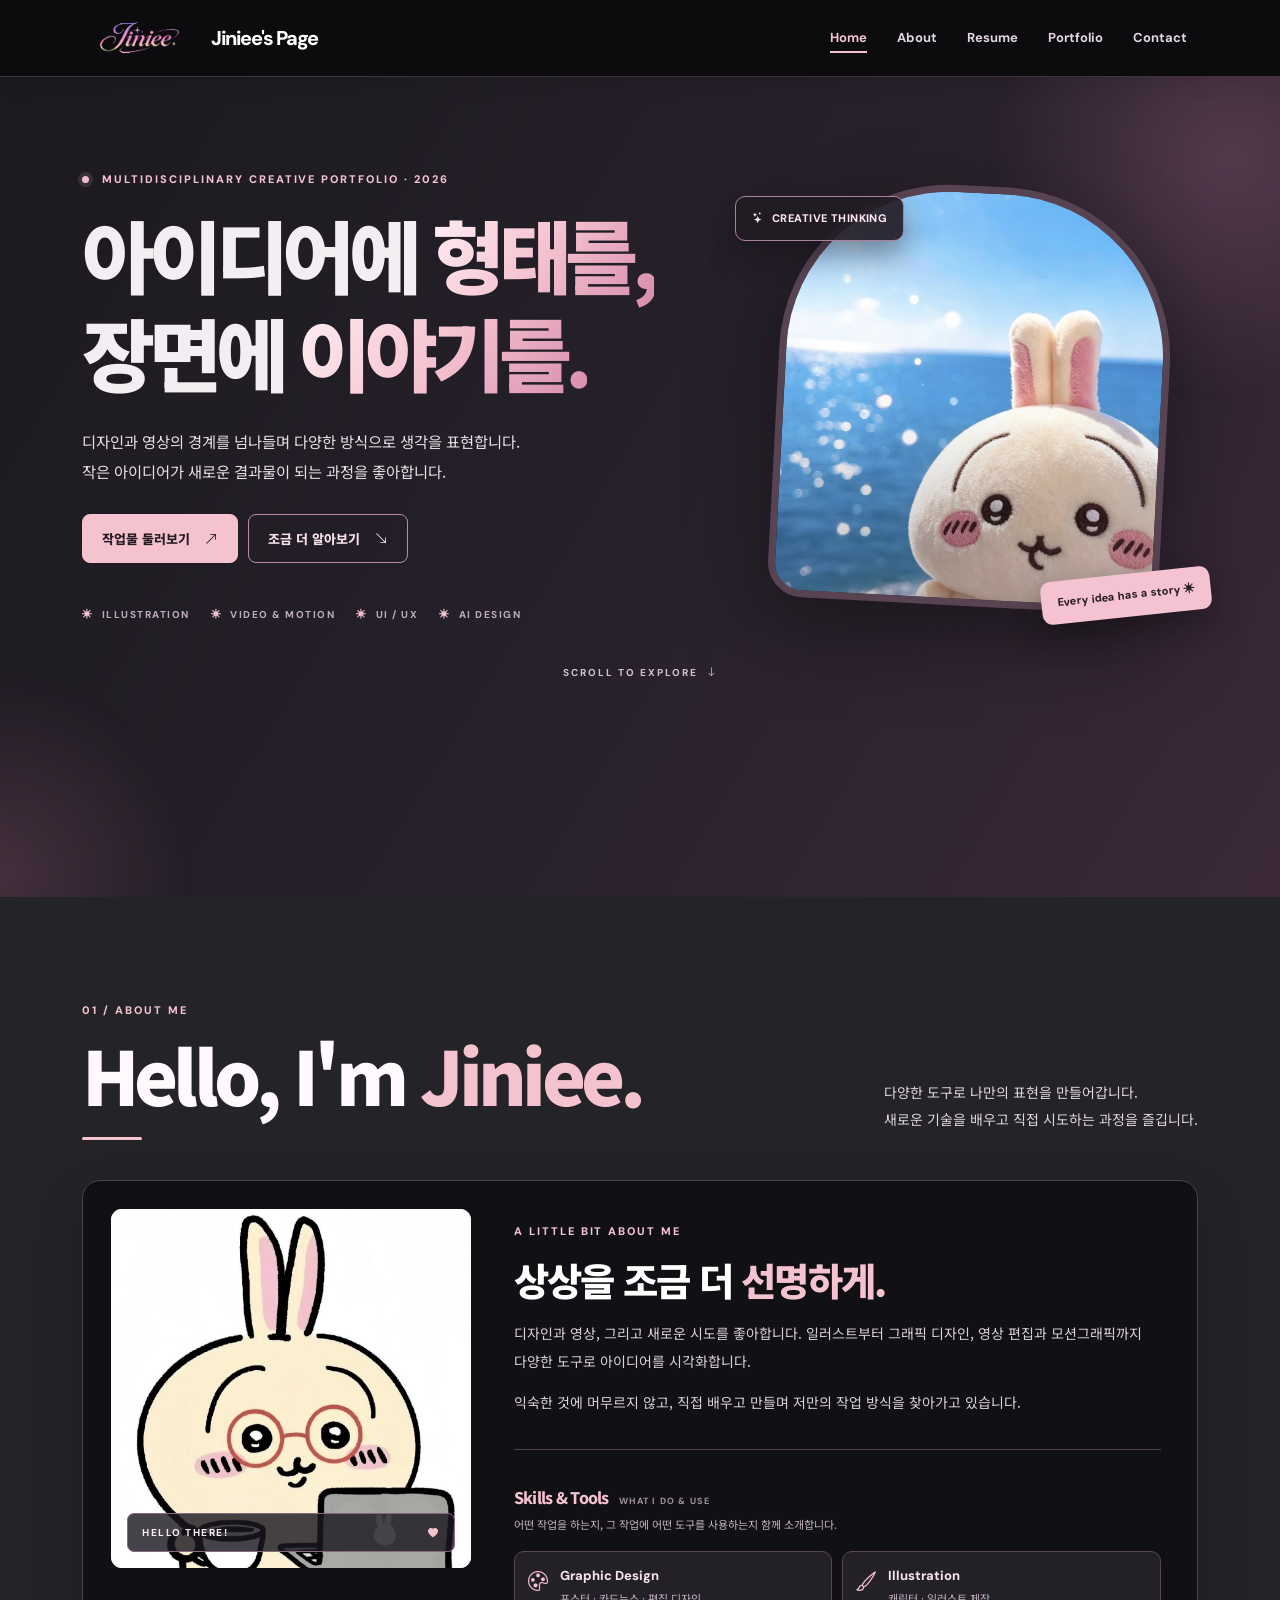
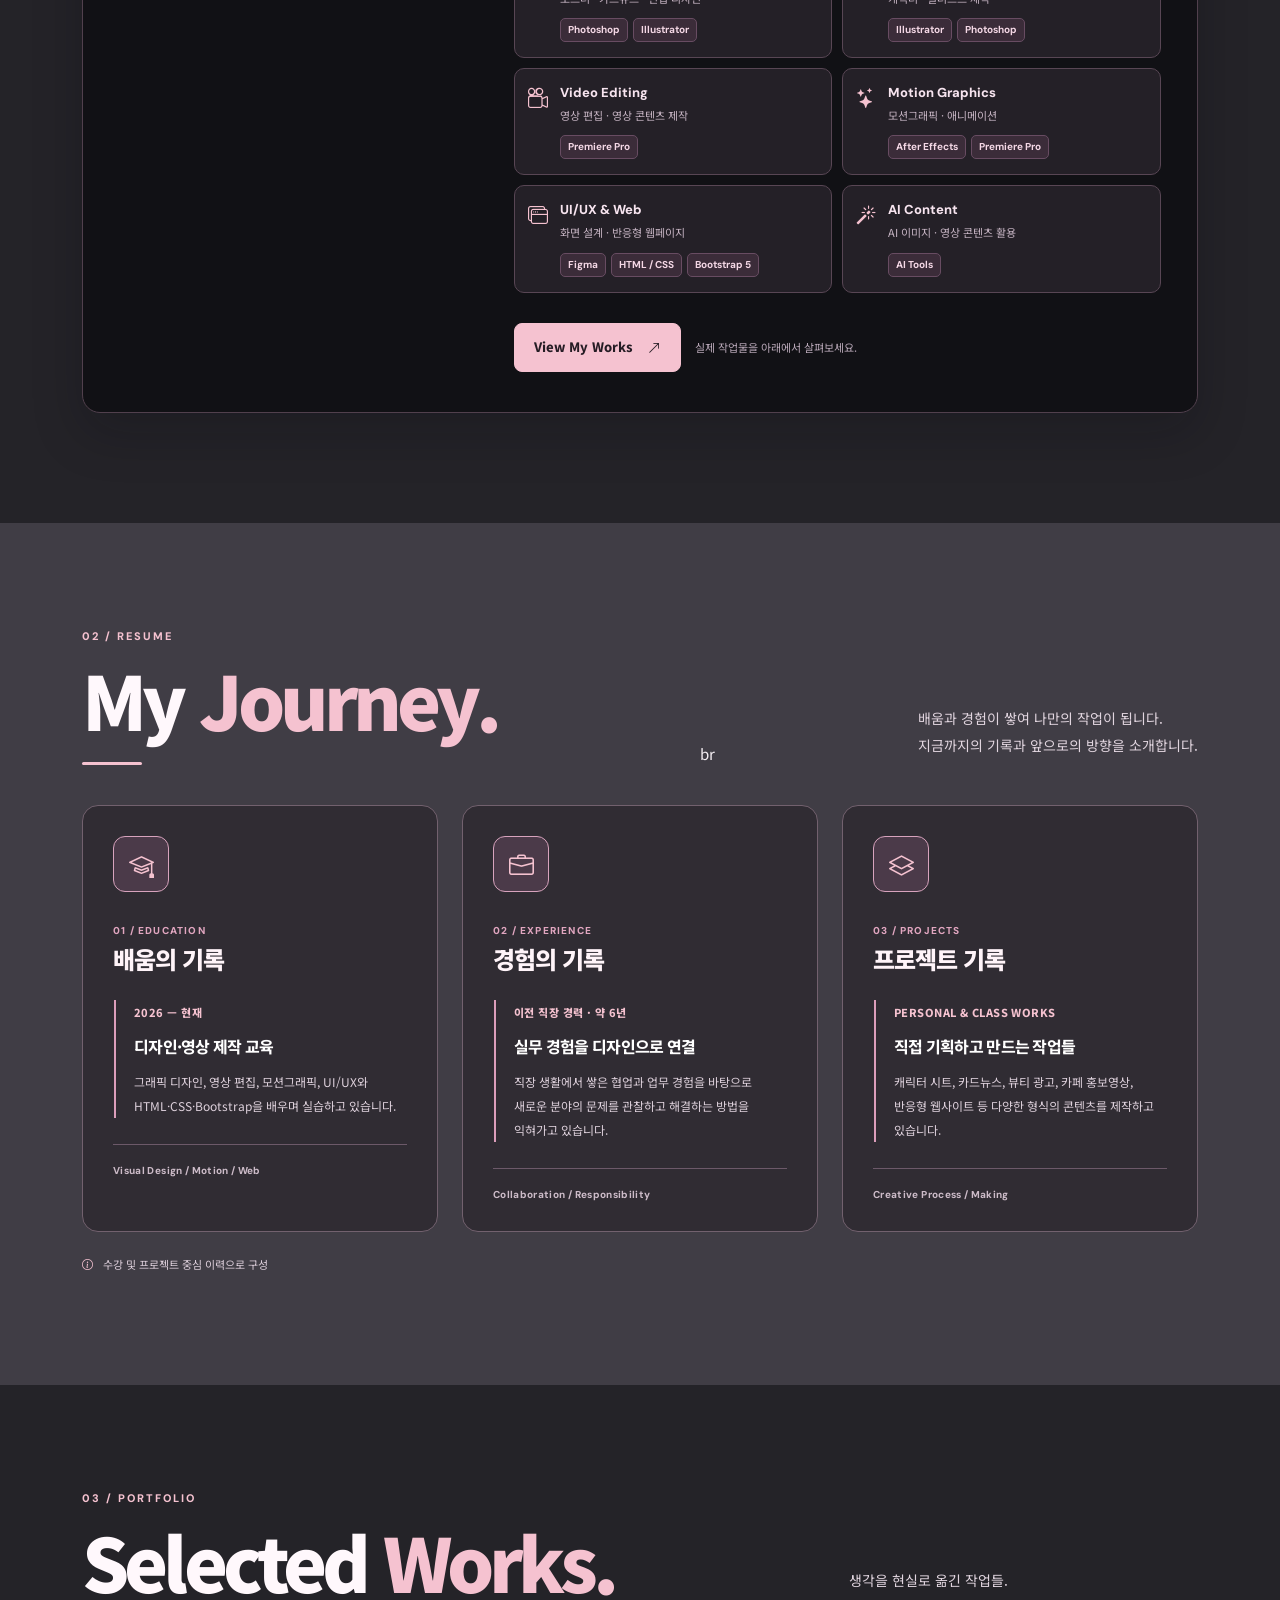
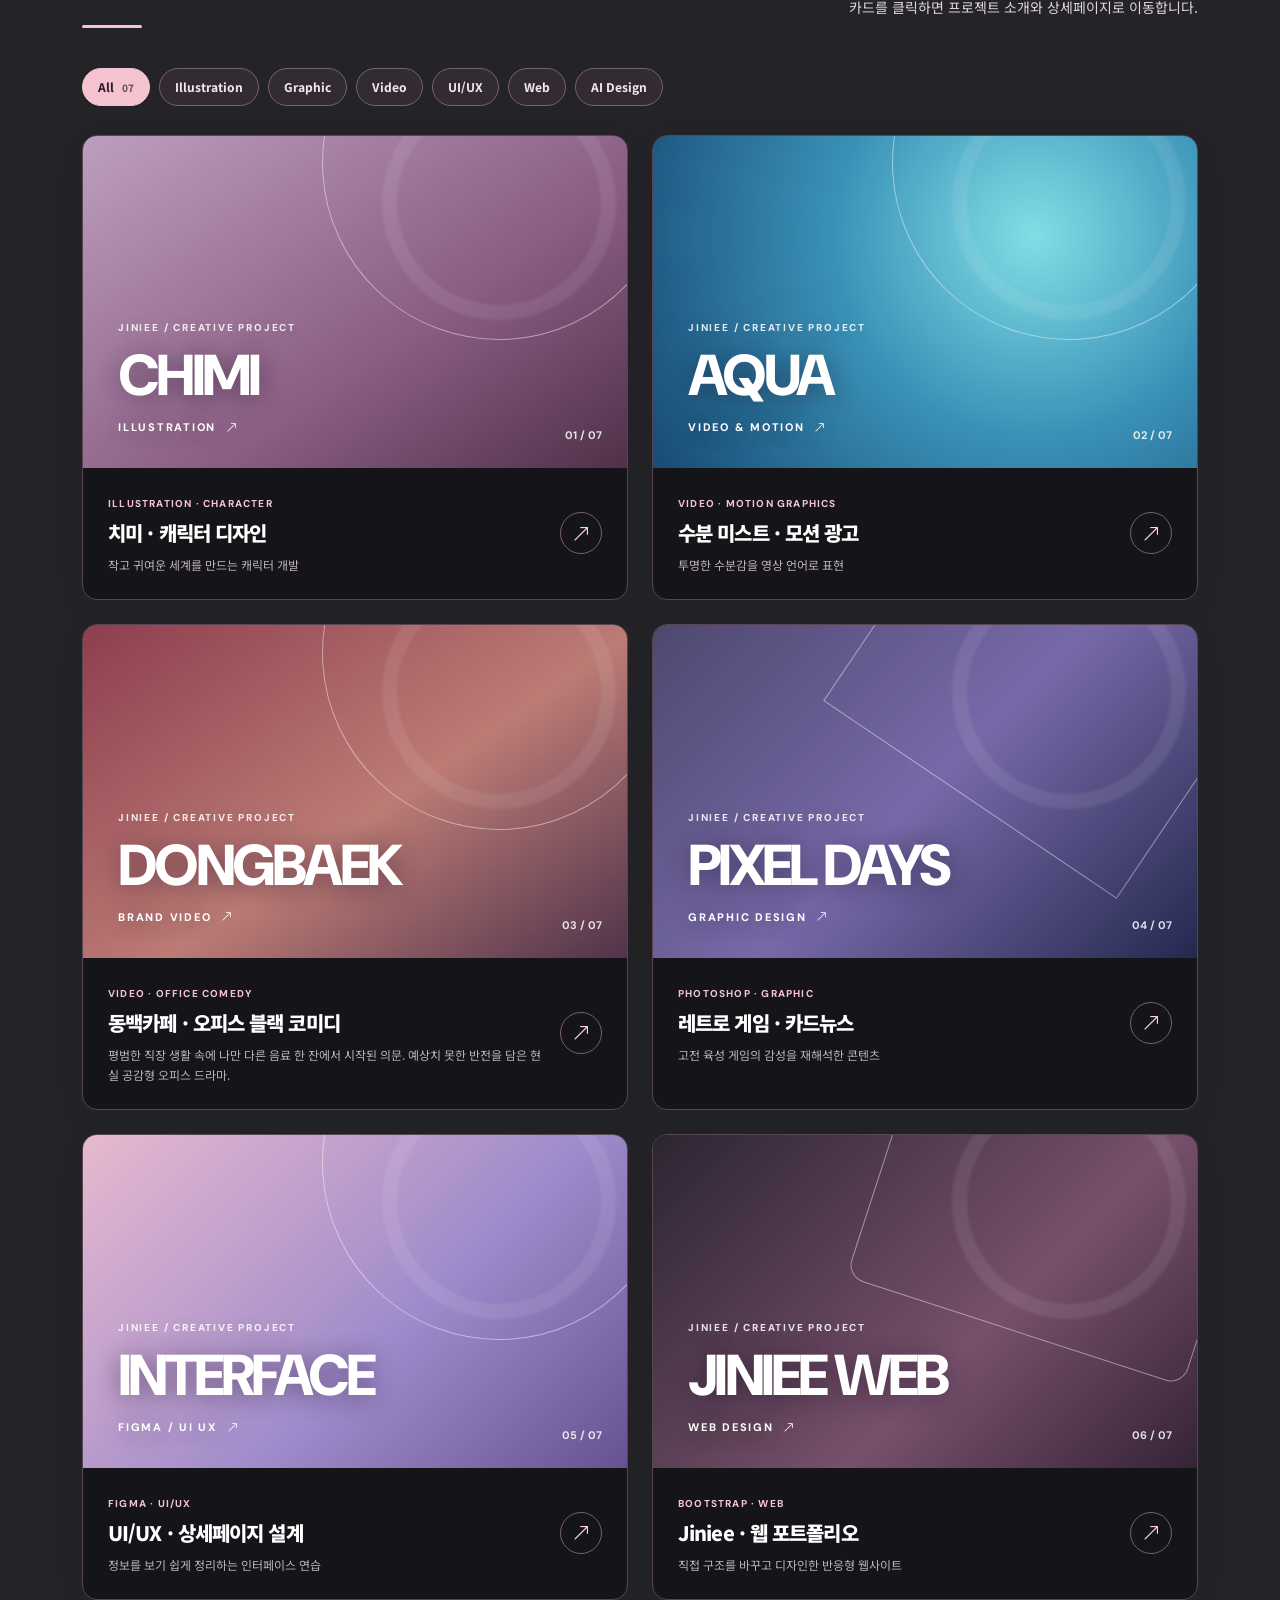
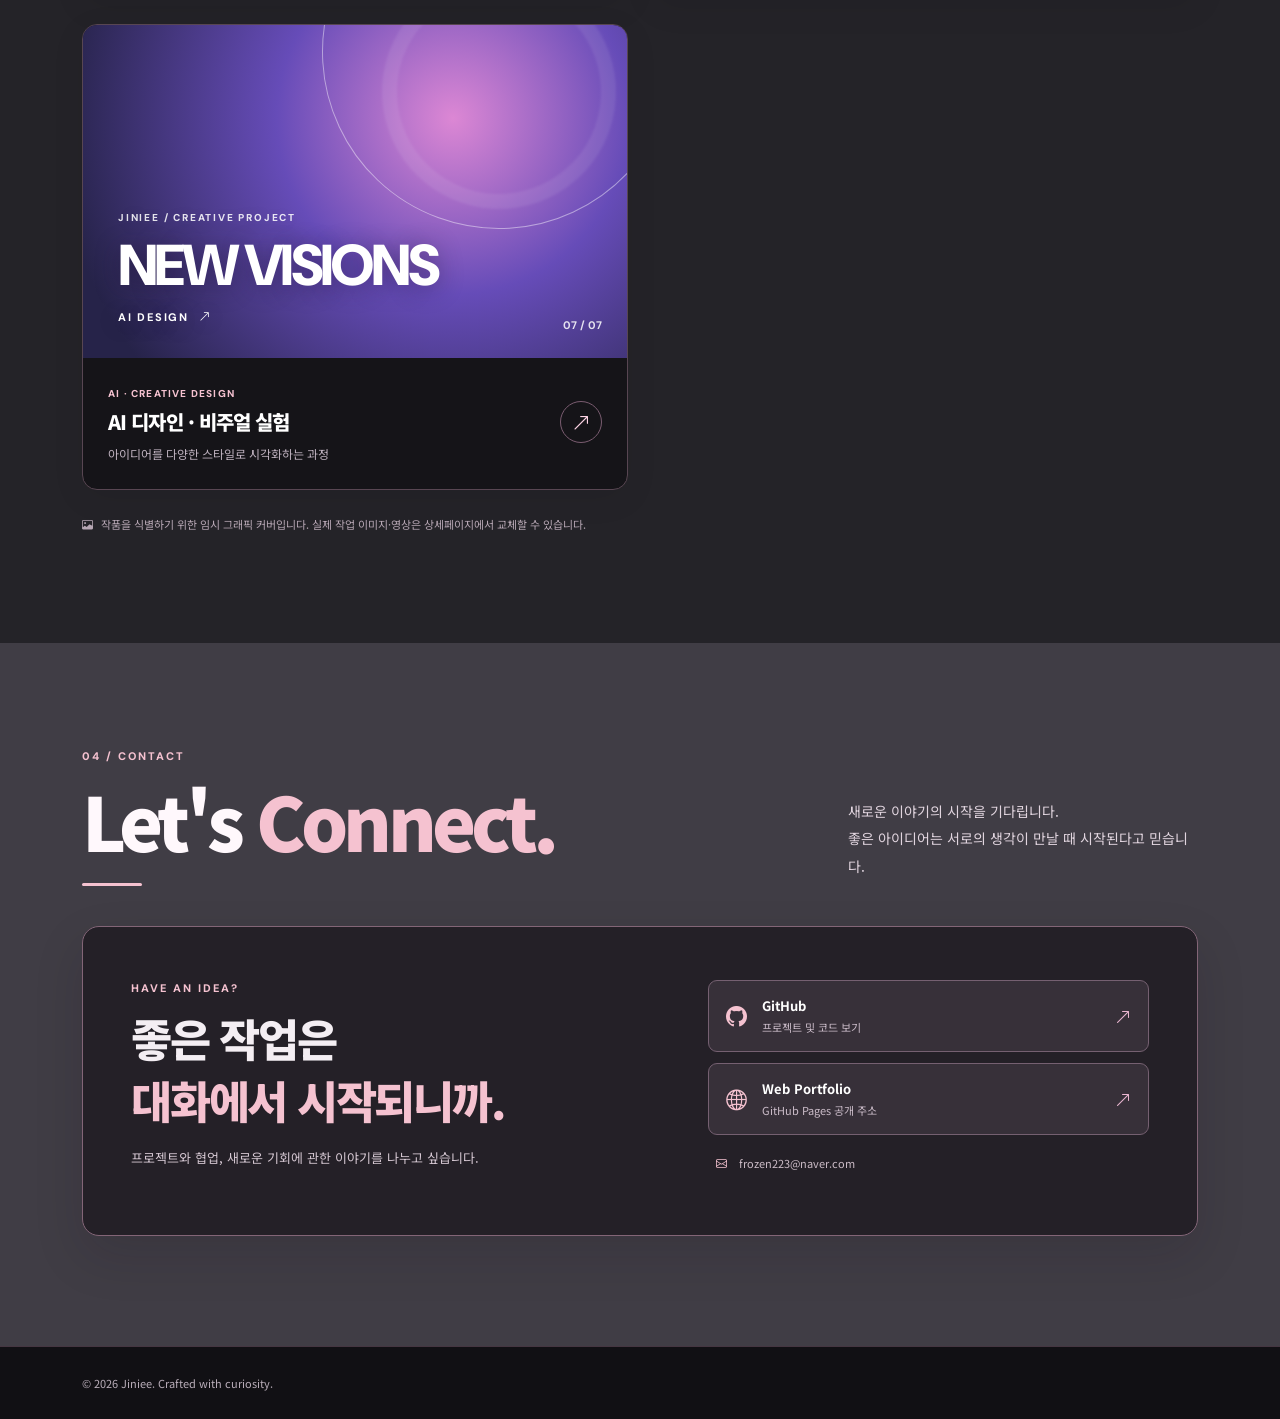
==== index.html @ 1aac1ffb "20261110 제출용" ====
<!DOCTYPE html>
<html lang="ko">
  <head>
    <meta charset="utf-8">
    <meta name="viewport" content="width=device-width,initial-scale=1">
    <meta name="author" content="김혜진">
    <meta name="description" content="일러스트, 그래픽, 모션, UI/UX, AI 디자인을 기록하는 Jiniee의 포트폴리오">
    <meta name="theme-color" content="#242328">
    <title>Creative Portfolio | Jiniee's Page</title>
    <link rel="icon" href="assets/img/favicon_usagi.gif">
    <link rel="preconnect" href="https://fonts.googleapis.com">
    <link rel="preconnect" href="https://fonts.gstatic.com" crossorigin>
    <link href="https://fonts.googleapis.com/css2?family=DM+Sans:wght@400;500;600;700;800&family=Noto+Sans+KR:wght@400;500;600;700;800;900&display=swap" rel="stylesheet">
    <link rel="stylesheet" href="assets/vendor/bootstrap/css/bootstrap.min.css">
    <link rel="stylesheet" href="assets/vendor/bootstrap-icons/bootstrap-icons.css">
    <link rel="stylesheet" href="assets/css/main.css">
  </head>
  <body class="home-page">
    <header class="site-header sticky-top" id="header">
      <nav class="navbar navbar-expand-lg navbar-dark" aria-label="메인 메뉴">
        <div class="container-xl">
          <a class="navbar-brand site-logo" href="#hero" aria-label="Jiniee 포트폴리오 홈">
            <img src="assets/img/logo.png" alt="Jiniee" width="108" height="36">
            <span>Jiniee's Page</span>
          </a>
          <button class="navbar-toggler" type="button" data-bs-toggle="collapse" data-bs-target="#siteNav" aria-controls="siteNav" aria-expanded="false" aria-label="메뉴 펼치기"><span class="navbar-toggler-icon"></span></button>
          <div class="collapse navbar-collapse justify-content-end" id="siteNav">
            <ul class="navbar-nav align-items-lg-center gap-lg-2">
              <li class="nav-item">
                <a class="nav-link" href="#hero">Home</a>
              </li>
              <li class="nav-item">
                <a class="nav-link" href="#about">About</a>
              </li>
              <li class="nav-item">
                <a class="nav-link" href="#resume">Resume</a>
              </li>
              <li class="nav-item">
                <a class="nav-link" href="#portfolio">Portfolio</a>
              </li>
              <li class="nav-item">
                <a class="nav-link" href="#contact">Contact</a>
              </li>
            </ul>
          </div>
        </div>
      </nav>
    </header>
    <main>
      <!-- 01. HOME: 첫인상 -->
      <section id="hero" class="hero section-hero">
        <div class="hero-glow glow-one" aria-hidden="true"></div>
        <div class="hero-glow glow-two" aria-hidden="true"></div>
        <div class="container-xl">
          <div class="row align-items-center gy-5">
            <div class="col-lg-7 hero-copy">
              <p class="eyebrow"><span class="status-dot"></span> MULTIDISCIPLINARY CREATIVE PORTFOLIO · 2026</p>
              <h1>아이디어에 <span class="text-gradient">형태를,</span><br>장면에 <span class="text-gradient">이야기를.</span></h1>
              <p class="hero-description">디자인과 영상의 경계를 넘나들며 다양한 방식으로 생각을 표현합니다.<br class="d-none d-md-block"> 작은 아이디어가 새로운 결과물이 되는 과정을 좋아합니다.</p>
              <div class="hero-actions">
                <a href="#portfolio" class="btn-primary-j">작업물 둘러보기 <i class="bi bi-arrow-up-right"></i></a>
                <a href="#about" class="btn-outline-j">조금 더 알아보기 <i class="bi bi-arrow-down-right"></i></a>
              </div>
              <div class="hero-capabilities">
                <span>ILLUSTRATION</span>
                <span>VIDEO & MOTION</span>
                <span>UI / UX</span>
                <span>AI DESIGN</span>
              </div>
            </div>
            <div class="col-lg-5">
              <div class="hero-visual">
                <div class="hero-image-frame">
                  <img src="assets/img/usagi_sea.jpeg" alt="바다를 배경으로 한 귀여운 토끼 이미지">
                </div>
                <div class="float-label float-top"><i class="bi bi-stars"></i> CREATIVE THINKING</div>
                <div class="float-label float-bottom">Every idea has a story <span aria-hidden="true">✳</span></div>
                <div class="hero-ring" aria-hidden="true"></div>
              </div>
            </div>
          </div>
          <div class="hero-scroll">
            <span>SCROLL TO EXPLORE</span>
            <i class="bi bi-arrow-down"></i>
          </div>
        </div>
      </section>
      <!-- 02. ABOUT -->
      <section id="about" class="section-base section-dark">
        <div class="container-xl">
          <div class="section-heading">
            <div>
              <p class="eyebrow">01 / ABOUT ME</p>
              <h2>Hello, I'm <em>Jiniee.</em></h2>
              <span class="accent-line"></span>
            </div>
            <p class="section-summary">다양한 도구로 나만의 표현을 만들어갑니다.<br>새로운 기술을 배우고 직접 시도하는 과정을 즐깁니다.</p>
          </div>
          <div class="about-panel">
            <div class="about-photo-wrap">
              <img src="assets/img/usagi_smart.jpeg" alt="노트북 앞에 앉은 토끼 캐릭터 일러스트" loading="lazy">
              <div class="profile-photo-caption">
                <span>HELLO THERE!</span>
                <i class="bi bi-heart-fill"></i>
              </div>
            </div>
            <div class="about-body">
              <p class="eyebrow">A LITTLE BIT ABOUT ME</p>
              <h3>상상을 조금 더 <span>선명하게.</span></h3>
              <p>디자인과 영상, 그리고 새로운 시도를 좋아합니다. 일러스트부터 그래픽 디자인, 영상 편집과 모션그래픽까지 다양한 도구로 아이디어를 시각화합니다.</p>
              <p>익숙한 것에 머무르지 않고, 직접 배우고 만들며 저만의 작업 방식을 찾아가고 있습니다.</p>
              <div class="about-divider"></div>
              <!-- Skills & Tools: 작업 역량과 사용하는 도구를 하나의 카드로 소개합니다. -->
              <div class="about-skill-group">
                <h4>Skills &amp; Tools <small>WHAT I DO &amp; USE</small></h4>
                <p class="skills-intro">어떤 작업을 하는지, 그 작업에 어떤 도구를 사용하는지 함께 소개합니다.</p>
                <div class="creative-skills" aria-label="제작 분야와 사용 도구">
                  <div class="skill-card">
                    <i class="bi bi-palette" aria-hidden="true"></i>
                    <div class="skill-copy">
                      <strong>Graphic Design</strong>
                      <small>포스터 · 카드뉴스 · 편집 디자인</small>
                      <div class="skill-tools">
                        <span>Photoshop</span>
                        <span>Illustrator</span>
                      </div>
                    </div>
                  </div>
                  <div class="skill-card">
                    <i class="bi bi-brush" aria-hidden="true"></i>
                    <div class="skill-copy">
                      <strong>Illustration</strong>
                      <small>캐릭터 · 일러스트 제작</small>
                      <div class="skill-tools">
                        <span>Illustrator</span>
                        <span>Photoshop</span>
                      </div>
                    </div>
                  </div>
                  <div class="skill-card">
                    <i class="bi bi-camera-reels" aria-hidden="true"></i>
                    <div class="skill-copy">
                      <strong>Video Editing</strong>
                      <small>영상 편집 · 영상 콘텐츠 제작</small>
                      <div class="skill-tools">
                        <span>Premiere Pro</span>
                      </div>
                    </div>
                  </div>
                  <div class="skill-card">
                    <i class="bi bi-stars" aria-hidden="true"></i>
                    <div class="skill-copy">
                      <strong>Motion Graphics</strong>
                      <small>모션그래픽 · 애니메이션</small>
                      <div class="skill-tools">
                        <span>After Effects</span>
                        <span>Premiere Pro</span>
                      </div>
                    </div>
                  </div>
                  <div class="skill-card">
                    <i class="bi bi-window-stack" aria-hidden="true"></i>
                    <div class="skill-copy">
                      <strong>UI/UX &amp; Web</strong>
                      <small>화면 설계 · 반응형 웹페이지</small>
                      <div class="skill-tools">
                        <span>Figma</span>
                        <span>HTML / CSS</span>
                        <span>Bootstrap 5</span>
                      </div>
                    </div>
                  </div>
                  <div class="skill-card">
                    <i class="bi bi-magic" aria-hidden="true"></i>
                    <div class="skill-copy">
                      <strong>AI Content</strong>
                      <small>AI 이미지 · 영상 콘텐츠 활용</small>
                      <div class="skill-tools">
                        <span>AI Tools</span>
                      </div>
                    </div>
                  </div>
                </div>
              </div>
              <div class="about-cta">
                <a href="#portfolio" class="btn-primary-j">View My Works <i class="bi bi-arrow-up-right"></i></a>
                <span>실제 작업물을 아래에서 살펴보세요.</span>
              </div>
            </div>
          </div>
        </div>
      </section>
      <!-- 03. RESUME -->
      <section id="resume" class="section-base light-background">
        <div class="container-xl">
          <div class="section-heading">
            <div>
              <p class="eyebrow">02 / RESUME</p>
              <h2>My <em>Journey.</em></h2>
              <span class="accent-line"></span>
            </div>
            br
            <p class="section-summary">배움과 경험이 쌓여 나만의 작업이 됩니다.<br>지금까지의 기록과 앞으로의 방향을 소개합니다.</p>
          </div>

          <div class="row g-3 g-lg-4">
            <div class="col-lg-4">
              <article class="resume-card h-100">
                <div class="resume-icon">
                  <i class="bi bi-mortarboard"></i>
                </div>
                <p class="resume-no">01 / EDUCATION</p>
                <h3>배움의 기록</h3>
                <div class="resume-entry">
                  <span class="resume-date">2026 — 현재</span>
                  <h4>디자인·영상 제작 교육</h4>
                  <p>그래픽 디자인, 영상 편집, 모션그래픽, UI/UX와 HTML·CSS·Bootstrap을 배우며 실습하고 있습니다.</p>
                </div>
                <div class="resume-keyword">Visual Design / Motion / Web</div>
              </article>
            </div>
            <div class="col-lg-4">
              <article class="resume-card h-100">
                <div class="resume-icon">
                  <i class="bi bi-briefcase"></i>
                </div>
                <p class="resume-no">02 / EXPERIENCE</p>
                <h3>경험의 기록</h3>
                <div class="resume-entry">
                  <span class="resume-date">이전 직장 경력 · 약 6년</span>
                  <h4>실무 경험을 디자인으로 연결</h4>
                  <p>직장 생활에서 쌓은 협업과 업무 경험을 바탕으로 새로운 분야의 문제를 관찰하고 해결하는 방법을 익혀가고 있습니다.</p>
                </div>
                <div class="resume-keyword">Collaboration / Responsibility</div>
              </article>
            </div>
            <div class="col-lg-4">
              <article class="resume-card h-100">
                <div class="resume-icon">
                  <i class="bi bi-layers"></i>
                </div>
                <p class="resume-no">03 / PROJECTS</p>
                <h3>프로젝트 기록</h3>
                <div class="resume-entry">
                  <span class="resume-date">PERSONAL & CLASS WORKS</span>
                  <h4>직접 기획하고 만드는 작업들</h4>
                  <p>캐릭터 시트, 카드뉴스, 뷰티 광고, 카페 홍보영상, 반응형 웹사이트 등 다양한 형식의 콘텐츠를 제작하고 있습니다.</p>
                </div>
                <div class="resume-keyword">Creative Process / Making</div>
              </article>
            </div>
          </div>
          <p class="resume-note"><i class="bi bi-info-circle"></i> 수강 및 프로젝트 중심 이력으로 구성</p>
        </div>
      </section>
      <!-- 04. PORTFOLIO -->
      <section id="portfolio" class="section-base section-dark">
        <div class="container-xl">
          <div class="section-heading">
            <div>
              <p class="eyebrow">03 / PORTFOLIO</p>
              <h2>Selected <em>Works.</em></h2>
              <span class="accent-line"></span>
            </div>
            <p class="section-summary">생각을 현실로 옮긴 작업들.<br>카드를 클릭하면 프로젝트 소개와 상세페이지로 이동합니다.</p>
          </div>
          <div class="project-filters" role="group" aria-label="작품 분류 필터">
            <button type="button" class="filter-btn active" data-filter="all" aria-pressed="true">All <span>07</span></button>
            <button type="button" class="filter-btn" data-filter="illustration" aria-pressed="false">Illustration</button>
            <button type="button" class="filter-btn" data-filter="graphic" aria-pressed="false">Graphic</button>
            <button type="button" class="filter-btn" data-filter="motion" aria-pressed="false">Video</button>
            <button type="button" class="filter-btn" data-filter="uiux" aria-pressed="false">UI/UX</button>
            <button type="button" class="filter-btn" data-filter="web" aria-pressed="false">Web</button>
            <button type="button" class="filter-btn" data-filter="ai" aria-pressed="false">AI Design</button>
          </div>
          <div class="row g-4" id="work-grid">
            <div class="col-12 col-md-6 portfolio-item" data-category="illustration">
              <a class="work-card" href="portfolio-details-1.html" aria-label="치미 · 캐릭터 디자인 상세페이지 열기">
                <div class="project-art art-chimi" aria-hidden="true">
                  <span class="art-orbit art-orbit-one"></span>
                  <span class="art-orbit art-orbit-two"></span>
                  <div class="art-content">
                    <span class="art-kicker">JINIEE / CREATIVE PROJECT</span>
                    <strong>CHIMI</strong>
                    <span class="art-caption">ILLUSTRATION <i class="bi bi-arrow-up-right"></i></span>
                  </div>
                  <span class="art-index">01 / 07</span>
                </div>
                <div class="work-meta">
                  <div>
                    <span class="work-type">ILLUSTRATION · CHARACTER</span>
                    <h3>치미 · 캐릭터 디자인</h3>
                    <p>작고 귀여운 세계를 만드는 캐릭터 개발</p>
                  </div>
                  <span class="work-arrow" aria-hidden="true"><i class="bi bi-arrow-up-right"></i></span>
                </div>
              </a>
            </div>
            <div class="col-12 col-md-6 portfolio-item" data-category="motion">
              <a class="work-card" href="portfolio-details-2.html" aria-label="수분 미스트 · 모션 광고 상세페이지 열기">
                <div class="project-art art-aqua" aria-hidden="true">
                  <span class="art-orbit art-orbit-one"></span>
                  <span class="art-orbit art-orbit-two"></span>
                  <div class="art-content">
                    <span class="art-kicker">JINIEE / CREATIVE PROJECT</span>
                    <strong>AQUA</strong>
                    <span class="art-caption">VIDEO &amp; MOTION <i class="bi bi-arrow-up-right"></i></span>
                  </div>
                  <span class="art-index">02 / 07</span>
                </div>
                <div class="work-meta">
                  <div>
                    <span class="work-type">VIDEO · MOTION GRAPHICS</span>
                    <h3>수분 미스트 · 모션 광고</h3>
                    <p>투명한 수분감을 영상 언어로 표현</p>
                  </div>
                  <span class="work-arrow" aria-hidden="true"><i class="bi bi-arrow-up-right"></i></span>
                </div>
              </a>
            </div>
            <div class="col-12 col-md-6 portfolio-item" data-category="motion">
              <a class="work-card" href="portfolio-details-3.html" aria-label="동백카페 · 홍보 영상 상세페이지 열기">
                <div class="project-art art-cafe" aria-hidden="true">
                  <span class="art-orbit art-orbit-one"></span>
                  <span class="art-orbit art-orbit-two"></span>
                  <div class="art-content">
                    <span class="art-kicker">JINIEE / CREATIVE PROJECT</span>
                    <strong>DONGBAEK</strong>
                    <span class="art-caption">BRAND VIDEO <i class="bi bi-arrow-up-right"></i></span>
                  </div>
                  <span class="art-index">03 / 07</span>
                </div>
                <div class="work-meta">
                  <div>
                    <span class="work-type">VIDEO · OFFICE COMEDY</span>
                    <h3>동백카페 · 오피스 블랙 코미디</h3>
                    <p>평범한 직장 생활 속에 나만 다른 음료 한 잔에서 시작된 의문. 예상치 못한 반전을 담은 현실 공감형 오피스 드라마.</p>
                  </div>
                  <span class="work-arrow" aria-hidden="true"><i class="bi bi-arrow-up-right"></i></span>
                </div>
              </a>
            </div>
            <div class="col-12 col-md-6 portfolio-item" data-category="graphic">
              <a class="work-card" href="portfolio-details-4.html" aria-label="레트로 게임 · 카드뉴스 상세페이지 열기">
                <div class="project-art art-pixel" aria-hidden="true">
                  <span class="art-orbit art-orbit-one"></span>
                  <span class="art-orbit art-orbit-two"></span>
                  <div class="art-content">
                    <span class="art-kicker">JINIEE / CREATIVE PROJECT</span>
                    <strong>PIXEL DAYS</strong>
                    <span class="art-caption">GRAPHIC DESIGN <i class="bi bi-arrow-up-right"></i></span>
                  </div>
                  <span class="art-index">04 / 07</span>
                </div>
                <div class="work-meta">
                  <div>
                    <span class="work-type">PHOTOSHOP · GRAPHIC</span>
                    <h3>레트로 게임 · 카드뉴스</h3>
                    <p>고전 육성 게임의 감성을 재해석한 콘텐츠</p>
                  </div>
                  <span class="work-arrow" aria-hidden="true"><i class="bi bi-arrow-up-right"></i></span>
                </div>
              </a>
            </div>
            <div class="col-12 col-md-6 portfolio-item" data-category="uiux">
              <a class="work-card" href="portfolio-details-5.html" aria-label="UI/UX · 상세페이지 설계 상세페이지 열기">
                <div class="project-art art-figma" aria-hidden="true">
                  <span class="art-orbit art-orbit-one"></span>
                  <span class="art-orbit art-orbit-two"></span>
                  <div class="art-content">
                    <span class="art-kicker">JINIEE / CREATIVE PROJECT</span>
                    <strong>INTERFACE</strong>
                    <span class="art-caption">FIGMA / UI UX <i class="bi bi-arrow-up-right"></i></span>
                  </div>
                  <span class="art-index">05 / 07</span>
                </div>
                <div class="work-meta">
                  <div>
                    <span class="work-type">FIGMA · UI/UX</span>
                    <h3>UI/UX · 상세페이지 설계</h3>
                    <p>정보를 보기 쉽게 정리하는 인터페이스 연습</p>
                  </div>
                  <span class="work-arrow" aria-hidden="true"><i class="bi bi-arrow-up-right"></i></span>
                </div>
              </a>
            </div>
            <div class="col-12 col-md-6 portfolio-item" data-category="web">
              <a class="work-card" href="portfolio-details-6.html" aria-label="Jiniee · 웹 포트폴리오 상세페이지 열기">
                <div class="project-art art-web" aria-hidden="true">
                  <span class="art-orbit art-orbit-one"></span>
                  <span class="art-orbit art-orbit-two"></span>
                  <div class="art-content">
                    <span class="art-kicker">JINIEE / CREATIVE PROJECT</span>
                    <strong>JINIEE WEB</strong>
                    <span class="art-caption">WEB DESIGN <i class="bi bi-arrow-up-right"></i></span>
                  </div>
                  <span class="art-index">06 / 07</span>
                </div>
                <div class="work-meta">
                  <div>
                    <span class="work-type">BOOTSTRAP · WEB</span>
                    <h3>Jiniee · 웹 포트폴리오</h3>
                    <p>직접 구조를 바꾸고 디자인한 반응형 웹사이트</p>
                  </div>
                  <span class="work-arrow" aria-hidden="true"><i class="bi bi-arrow-up-right"></i></span>
                </div>
              </a>
            </div>
            <div class="col-12 col-md-6 portfolio-item" data-category="ai">
              <a class="work-card" href="portfolio-details-7.html" aria-label="AI 디자인 · 비주얼 실험 상세페이지 열기">
                <div class="project-art art-ai" aria-hidden="true">
                  <span class="art-orbit art-orbit-one"></span>
                  <span class="art-orbit art-orbit-two"></span>
                  <div class="art-content">
                    <span class="art-kicker">JINIEE / CREATIVE PROJECT</span>
                    <strong>NEW VISIONS</strong>
                    <span class="art-caption">AI DESIGN <i class="bi bi-arrow-up-right"></i></span>
                  </div>
                  <span class="art-index">07 / 07</span>
                </div>
                <div class="work-meta">
                  <div>
                    <span class="work-type">AI · CREATIVE DESIGN</span>
                    <h3>AI 디자인 · 비주얼 실험</h3>
                    <p>아이디어를 다양한 스타일로 시각화하는 과정</p>
                  </div>
                  <span class="work-arrow" aria-hidden="true"><i class="bi bi-arrow-up-right"></i></span>
                </div>
              </a>
            </div>
          </div>
          <p class="work-disclaimer"><i class="bi bi-image"></i> 작품을 식별하기 위한 임시 그래픽 커버입니다. 실제 작업 이미지·영상은 상세페이지에서 교체할 수 있습니다.</p>
        </div>
      </section>
      <!-- 05. CONTACT -->
      <section id="contact" class="section-base light-background">
        <div class="container-xl">
          <div class="section-heading">
            <div>
              <p class="eyebrow">04 / CONTACT</p>
              <h2>Let's <em>Connect.</em></h2>
              <span class="accent-line"></span>
            </div>
            <p class="section-summary">새로운 이야기의 시작을 기다립니다.<br>좋은 아이디어는 서로의 생각이 만날 때 시작된다고 믿습니다.</p>
          </div>
          <div class="contact-card">
            <div class="contact-left">
              <span class="eyebrow">HAVE AN IDEA?</span>
              <h3>좋은 작업은<br><em>대화에서 시작되니까.</em></h3>
              <p>프로젝트와 협업, 새로운 기회에 관한 이야기를 나누고 싶습니다.</p>
            </div>
            <div class="contact-right">
              <a href="https://github.com/jjieniee" target="_blank" rel="noopener noreferrer" class="contact-link">
                <i class="bi bi-github"></i>
                <span><strong>GitHub</strong><small>프로젝트 및 코드 보기</small></span>
                <i class="bi bi-arrow-up-right"></i>
              </a>
              <a href="https://jjieniee.github.io/khj/" target="_blank" rel="noopener noreferrer" class="contact-link">
                <i class="bi bi-globe2"></i>
                <span><strong>Web Portfolio</strong><small>GitHub Pages 공개 주소</small></span>
                <i class="bi bi-arrow-up-right"></i>
              </a>
              <div class="contact-hint">
                <i class="bi bi-envelope"></i>
                <span>frozen223@naver.com</span>
              </div>
            </div>
          </div>
        </div>
      </section>
    </main>
    <footer class="site-footer">
      <div class="container-xl d-flex flex-column flex-sm-row justify-content-between gap-2 align-items-sm-center">
        <p class="mb-0">© 2026 Jiniee. Crafted with curiosity.</p>
      </div>
    </footer>
    <script src="assets/vendor/bootstrap/js/bootstrap.bundle.min.js"></script>
    <script src="assets/js/main.js"></script>
    <!-- Back to Top: 페이지를 스크롤한 뒤 Home으로 이동 -->
    <a href="#hero" class="scroll-top-btn" aria-label="맨 위로 이동">
      <i class="bi bi-arrow-up" aria-hidden="true"></i>
    </a>
  </body>
</html>
---- assets/css/main.css ----
/* ======================================================================
   01. 전체 공통 설정: 색상 변수, 폰트, 기본 스타일
   ====================================================================== */
:root {
  --background-color: #242328;
  --alternate-background: #403D45;
  --surface-color: #131216;
  --default-color: #f4eef3;
  --muted-color: #c4b9c5;
  --heading-color: #fff8fc;
  --accent-color: #f5c2d0;
  --accent-color-strong: #d288ab;
  --border-color: #5d4b59;
  --font-main: 'Noto Sans KR','Malgun Gothic',sans-serif;
  --font-english: 'DM Sans','Noto Sans KR',sans-serif;
}

/* 페이지 전체의 부드러운 스크롤 */
html {
  scroll-behavior: smooth;
}

body {
  margin: 0;
  background: var(--background-color);
  color: var(--default-color);
  font-family: var(--font-main);
  font-size: 15px;
  -webkit-font-smoothing: antialiased;
}

body,section {
  overflow-x: clip;
}

a {
  color: inherit;
  text-decoration: none;
}

a:hover {
  color: var(--accent-color);
}

button {
  font: inherit;
}

img {
  max-width: 100%;
}

::selection {
  background: #a75682;
  color: #fff;
}

:focus-visible {
  outline: 3px solid var(--accent-color);
  outline-offset: 4px;
}

section[id] {
  scroll-margin-top: 74px;
}

h1,h2,h3,h4 {
  font-family: var(--font-main);
  letter-spacing: -.045em;
}

/* ======================================================================
   02. HEADER: 상단 로고, 내비게이션 메뉴, 모바일 메뉴
   ====================================================================== */
.site-header {
  z-index: 1000;
  background: rgba(12,11,14,.97);
  border-bottom: 1px solid #3e323b;
  box-shadow: 0 3px 20px rgba(0,0,0,.1);
}

.site-header .navbar {
  min-height: 76px;
  padding: 10px 0;
}

/* Header: 왼쪽 로고 이미지와 페이지명 */
.site-logo {
  display: inline-flex;
  gap: 16px;
  align-items: center;
  min-width: 0;
  max-width: 70%;
}

.site-logo img {
  width: 113px;
  height: auto;
  object-fit: contain;
  flex: none;
  max-height: 44px;
}

.site-logo span {
  font-family: var(--font-english);
  font-size: 20px;
  font-weight: 800;
  letter-spacing: -.07em;
  white-space: nowrap;
  color: white;
}

/* Header: 오른쪽 메뉴 글자, 호버 효과 */
.site-header .nav-link {
  font-family: var(--font-english);
  font-size: 13px !important;
  font-weight: 700;
  color: #e3d7e1 !important;
  padding: 10px 11px !important;
  position: relative;
}

.site-header .nav-link:hover,.site-header .nav-link.is-current {
  color: var(--accent-color) !important;
}

.site-header .nav-link:after {
  content: '';
  position: absolute;
  left: 11px;
  right: 11px;
  bottom: 5px;
  height: 2px;
  background: var(--accent-color);
  transform: scaleX(0);
  transform-origin: center;
  transition: transform .2s;
}

.site-header .nav-link:hover:after,.site-header .nav-link.is-current:after {
  transform: scaleX(1);
}

.site-header .navbar-toggler {
  border: 1px solid #746071;
  padding: 7px 9px;
  box-shadow: none;
}

.site-header .navbar-toggler:focus {
  box-shadow: 0 0 0 2px #f5c2d0;
}

/* ======================================================================
   03. SECTION 공통: 섹션 여백과 제목/설명 스타일
   ====================================================================== */
.section-base {
  padding: 105px 0 110px;
}

.section-dark {
  background: var(--background-color);
}

.light-background {
  background: var(--alternate-background);
}

.eyebrow {
  font-family: var(--font-english);
  font-size: 11px;
  letter-spacing: .18em;
  font-weight: 800;
  color: var(--accent-color);
  margin: 0 0 15px;
}

/* 섹션 공통: 큰 제목과 오른쪽 설명의 배치 */
.section-heading {
  display: flex;
  align-items: end;
  justify-content: space-between;
  gap: 32px;
  margin-bottom: 40px;
}

.section-heading h2 {
  font-size: clamp(40px,5.8vw,76px);
  line-height: 1.08;
  font-weight: 900;
  letter-spacing: -.065em;
  color: var(--heading-color);
  margin: 0 0 23px;
}

.section-heading h2 em {
  font-style: normal;
  color: var(--accent-color);
}

.section-summary {
  max-width: 350px;
  line-height: 1.95;
  font-size: 14px;
  color: #e1d5df;
  margin-bottom: 6px;
}

.accent-line {
  display: block;
  width: 60px;
  height: 3px;
  background: var(--accent-color);
  border-radius: 4px;
}

/* ======================================================================
   04. HOME / HERO: 첫 화면의 배경과 메인 문구
   ====================================================================== */
.section-hero {
  background: linear-gradient(121deg,#1c1920 0%,#252029 48%,#3b2938 100%);
  min-height: min(820px,calc(100svh - 76px));
  padding: 84px 0 40px;
  position: relative;
  isolation: isolate;
  overflow: hidden;
}

.hero-glow {
  position: absolute;
  inset: auto;
  z-index: -1;
  pointer-events: none;
  border-radius: 50%;
  filter: blur(9px);
}

.glow-one {
  width: 480px;
  height: 480px;
  right: -190px;
  top: -160px;
  background: radial-gradient(circle,#aa6d944a,transparent 70%);
}

.glow-two {
  width: 390px;
  height: 390px;
  left: -200px;
  bottom: -170px;
  background: radial-gradient(circle,#bd70913a,transparent 70%);
}

.hero-copy {
  position: relative;
  z-index: 1;
}

.status-dot {
  display: inline-block;
  width: 7px;
  height: 7px;
  border-radius: 50%;
  background: #edbed1;
  margin-right: 8px;
  box-shadow: 0 0 0 4px #edbed122;
}

.hero h1 {
  font-size: clamp(48px,6.2vw,94px);
  line-height: 1.23;
  letter-spacing: -.078em;
  font-weight: 900;
  margin: 18px 0 25px;
  word-break: keep-all;
}

.text-gradient {
  color: var(--accent-color);
  background: linear-gradient(125deg,#fff1f6,#f5c2d0 50%,#d68bab);
  -webkit-background-clip: text;
  background-clip: text;
  -webkit-text-fill-color: transparent;
}

.hero-description {
  max-width: 645px;
  color: #eadfe7;
  font-size: clamp(14px,1.2vw,17px);
  line-height: 2;
  word-break: keep-all;
}

/* Home: 포트폴리오/소개 이동 버튼 */
.hero-actions {
  display: flex;
  flex-wrap: wrap;
  gap: 10px;
  margin-top: 27px;
}

.btn-primary-j,.btn-outline-j {
  min-height: 49px;
  padding: 12px 19px;
  display: inline-flex;
  align-items: center;
  justify-content: center;
  gap: 15px;
  white-space: nowrap;
  border-radius: 8px;
  font-weight: 800;
  font-size: 13px;
  border: 1px solid var(--accent-color);
  transition: transform .2s,background .2s,color .2s;
}

.btn-primary-j {
  background: var(--accent-color);
  color: #251c24;
}

.btn-outline-j {
  color: #f5dfeb;
  background: transparent;
  border-color: #bb8ca5;
}

.btn-primary-j:hover,.btn-outline-j:hover {
  transform: translateY(-2px);
  color: #1d171c;
  background: #fbe0e9;
}

.hero-capabilities {
  display: flex;
  flex-wrap: wrap;
  gap: 12px 21px;
  margin-top: 45px;
}

.hero-capabilities span {
  font: 750 10px var(--font-english);
  letter-spacing: .15em;
  color: #bdacba;
}

.hero-capabilities span:before {
  content: '✳';
  color: var(--accent-color);
  margin-right: 8px;
}

/* Home: 토끼 이미지, 장식 라벨, 배경 고리 */
.hero-visual {
  position: relative;
  min-height: 470px;
  display: flex;
  align-items: center;
  justify-content: center;
  padding: 24px 13px;
}

.hero-image-frame {
  height: min(420px,34vw);
  min-height: 320px;
  width: 92%;
  overflow: hidden;
  border-radius: 170px 170px 35px 35px;
  border: 7px solid #584352;
  transform: rotate(3deg);
  box-shadow: 0 29px 80px #0d0c1090;
  position: relative;
}

.hero-image-frame:after {
  content: '';
  position: absolute;
  inset: 0;
  background: linear-gradient(0deg,#24192645,transparent 50%);
}

.hero-image-frame img {
  width: 100%;
  height: 100%;
  object-fit: cover;
  object-position: center 34%;
}

.float-label {
  position: absolute;
  z-index: 3;
  padding: 13px 16px;
  font-family: var(--font-english);
  font-weight: 800;
  font-size: 11px;
  border-radius: 10px;
  box-shadow: 0 13px 30px #12101570;
  white-space: nowrap;
}

.float-top {
  top: 35px;
  left: -12px;
  background: #211b24e8;
  border: 1px solid #ad809e;
  color: #ffe6f2;
  letter-spacing: .04em;
}

.float-bottom {
  bottom: 15px;
  right: -13px;
  background: #f4c2d0;
  color: #291e28;
  transform: rotate(-6deg);
}

.float-label i {
  margin-right: 5px;
}

.hero-ring {
  position: absolute;
  z-index: -1;
  width: 73%;
  height: 58%;
  border: 1px solid #c280aa80;
  border-radius: 50%;
  transform: rotate(-32deg);
}

.hero-scroll {
  display: flex;
  gap: 8px;
  align-items: center;
  justify-content: center;
  color: #d1c1cd;
  letter-spacing: .2em;
  font: 750 10px var(--font-english);
  margin-top: 35px;
}

/* ======================================================================
   05. ABOUT ME: 소개 카드, 프로필 이미지, 소개 글
   ====================================================================== */
.about-panel {
  background: #111115;
  border: 1px solid #51404d;
  border-radius: 18px;
  padding: 28px;
  display: grid;
  grid-template-columns: minmax(0,34%) minmax(0,1fr);
  align-items: stretch;
  gap: 43px;
  box-shadow: 0 20px 50px #0b091039;
}

.about-photo-wrap {
  position: relative;
  min-height: 0;
  max-height: 470px;
  aspect-ratio: 1/1;
  align-self: start;
  overflow: hidden;
  border-radius: 11px;
  background: #f0dfe6;
}

.about-photo-wrap>img {
  height: 100%;
  width: 100%;
  object-fit: cover;
  object-position: center top;
}

.profile-photo-caption {
  position: absolute;
  bottom: 16px;
  left: 16px;
  right: 16px;
  display: flex;
  justify-content: space-between;
  align-items: center;
  background: #1b1820ce;
  padding: 12px 14px;
  border: 1px solid #8a6881;
  border-radius: 7px;
  font: 750 10px var(--font-english);
  letter-spacing: .15em;
}

.profile-photo-caption i {
  color: var(--accent-color);
}

/* About: 오른쪽 자기소개 영역 */
.about-body {
  padding: 14px 8px 12px 0;
  display: flex;
  flex-direction: column;
  align-items: flex-start;
}

.about-body h3 {
  font-size: clamp(27px,3vw,40px);
  font-weight: 850;
  color: #fff;
  margin: 2px 0 17px;
}

.about-body h3 span {
  color: var(--accent-color);
}

.about-body>p:not(.eyebrow) {
  color: #dcd0da;
  font-size: 14px;
  line-height: 2;
  word-break: keep-all;
  margin: 0 0 13px;
}

.about-divider {
  width: 100%;
  height: 1px;
  background: #53404e;
  margin: 20px 0;
}

.about-body h4 {
  font-size: 16px;
  font-weight: 800;
  color: var(--accent-color);
  margin: 0 0 15px;
}

/* ======================================================================
   06. ABOUT - SKILLS & TOOLS: 작업 분야와 사용 프로그램
   ====================================================================== */
.about-skill-group {
  width: 100%;
  margin-top: 18px;
}

.about-skill-group h4 {
  display: flex;
  align-items: baseline;
  flex-wrap: wrap;
  gap: 10px;
  margin-bottom: 8px;
}

.about-skill-group h4 small {
  font: 750 9px var(--font-english);
  letter-spacing: .13em;
  color: #9f8e9e;
}

.skills-intro {
  font-size: 11px;
  line-height: 1.7;
  color: #c5b3c2;
  margin: 0 0 17px;
  word-break: keep-all;
}

/* About: Skills & Tools 2열 카드 */
.creative-skills {
  display: grid;
  grid-template-columns: repeat(2,minmax(0,1fr));
  gap: 10px;
  width: 100%;
}

.skill-card {
  display: flex;
  align-items: flex-start;
  gap: 11px;
  min-width: 0;
  padding: 15px 13px;
  border-radius: 10px;
  background: #242027;
  border: 1px solid #584654;
}

.skill-card>i {
  flex: 0 0 21px;
  color: var(--accent-color);
  font-size: 20px;
  line-height: 1.2;
  margin-top: 1px;
}

.skill-copy {
  min-width: 0;
  display: flex;
  flex-direction: column;
  gap: 5px;
}

.skill-copy strong {
  font: 800 13px var(--font-english);
  color: #f7e4ef;
  line-height: 1.35;
}

.skill-copy>small {
  font-size: 11px;
  color: #c5b3c2;
  line-height: 1.6;
  word-break: keep-all;
}

.skill-tools {
  display: flex;
  flex-wrap: wrap;
  gap: 5px;
  margin-top: 6px;
}

.skill-tools span {
  font: 700 10px/1.4 var(--font-english);
  color: #f5d8e6;
  background: #3b2c39;
  border: 1px solid #684c62;
  border-radius: 5px;
  padding: 4px 7px;
  white-space: normal;
}

.about-cta {
  display: flex;
  flex-wrap: wrap;
  gap: 14px;
  align-items: center;
  margin-top: auto;
  padding-top: 30px;
}

.about-cta>span {
  font-size: 11px;
  color: #baa9b9;
}

/* ======================================================================
   07. RESUME: 교육·경력·프로젝트 이력 카드
   ====================================================================== */
.resume-card {
  border: 1px solid #72616e;
  background: #302c33;
  border-radius: 16px;
  padding: 30px;
  position: relative;
  transition: transform .22s,border-color .22s;
}

.resume-card:hover {
  transform: translateY(-4px);
  border-color: #d5a3ba;
}

.resume-icon {
  width: 56px;
  height: 56px;
  border: 1px solid #d7a3bd;
  background: #4b3a49;
  color: var(--accent-color);
  font-size: 25px;
  border-radius: 12px;
  display: flex;
  align-items: center;
  justify-content: center;
  margin-bottom: 32px;
}

.resume-no {
  font: 800 10px var(--font-english);
  color: #e1a6c0;
  letter-spacing: .12em;
  margin-bottom: 8px;
}

.resume-card>h3 {
  color: #fff4f9;
  font-weight: 850;
  font-size: 24px;
  margin-bottom: 26px;
}

/* Resume: 카드 안의 날짜·내용 */
.resume-entry {
  border-left: 2px solid #dc9ebb;
  padding-left: 18px;
  margin-left: 1px;
}

.resume-date {
  font-size: 11px;
  font-weight: 800;
  letter-spacing: .04em;
  color: #f5c2d0;
}

.resume-entry h4 {
  font-size: 16px;
  font-weight: 750;
  line-height: 1.6;
  margin: 11px 0;
  color: #fff;
}

.resume-entry p {
  font-size: 12px;
  line-height: 2;
  color: #ded1dc;
  margin: 0;
  word-break: keep-all;
}

.resume-keyword {
  color: #cdbcc9;
  border-top: 1px solid #6c5969;
  margin-top: 26px;
  padding-top: 19px;
  font: 750 10px var(--font-english);
  letter-spacing: .035em;
}

.resume-note {
  margin: 23px 0 0;
  color: #ded0dc;
  font-size: 11px;
  line-height: 1.8;
}

.resume-note i {
  color: var(--accent-color);
  margin-right: 7px;
}

/* ======================================================================
   08. PORTFOLIO: 필터 버튼, 2열 작품 카드, 그래픽 커버
   ====================================================================== */
.project-filters {
  display: flex;
  flex-wrap: wrap;
  gap: 9px;
  margin: 0 0 29px;
}

.filter-btn {
  border: 1px solid #77616f;
  background: #322b34;
  color: #f2e5ee;
  padding: 9px 15px;
  border-radius: 50px;
  font-size: 12px;
  font-weight: 750;
  transition: .2s;
}

.filter-btn:hover,.filter-btn.active {
  border-color: var(--accent-color);
  background: var(--accent-color);
  color: #2b1f28;
}

.filter-btn span {
  font-size: 10px;
  opacity: .7;
  padding-left: 5px;
}

.portfolio-item[hidden] {
  display: none !important;
}

/* Portfolio: 작품 클릭 카드와 테두리 효과 */
.work-card {
  display: block;
  background: #151418;
  border: 1px solid #584652;
  border-radius: 15px;
  overflow: hidden;
  min-height: 100%;
  box-shadow: 0 8px 35px #0001;
  transition: border-color .22s,transform .22s,box-shadow .22s;
}

.work-card:hover {
  border-color: #e8afc8;
  transform: translateY(-5px);
  box-shadow: 0 16px 45px #08060b70;
}

/* Portfolio: 색상 그래픽 썸네일 */
.project-art {
  height: clamp(210px,26vw,350px);
  position: relative;
  overflow: hidden;
  isolation: isolate;
  display: flex;
  align-items: flex-end;
  padding: 34px 35px;
  transition: filter .25s;
}

.work-card:hover .project-art {
  filter: saturate(1.1);
}

/* Portfolio: 작품별 그래픽 커버 배경색 */
.art-chimi {
  background: linear-gradient(145deg,#bd9ebd,#8a5d83 60%,#503149);
}

.art-aqua {
  background: radial-gradient(circle at 70% 30%,#81dee5 0%,#3a91b7 45%,#184a74 100%);
}

.art-cafe {
  background: linear-gradient(145deg,#8e3e4f,#bc7b75 55%,#50334b);
}

.art-pixel {
  background: linear-gradient(135deg,#4e486f,#7769a8 50%,#24294f);
}

.art-figma {
  background: linear-gradient(135deg,#e7b9ce,#9f8bcb 58%,#675291);
}

.art-web {
  background: linear-gradient(135deg,#2c2532,#77506b 60%,#352337);
}

.art-ai {
  background: radial-gradient(circle at 68% 28%,#dc87d4,#664cb8 40%,#262349 90%);
}

.art-orbit {
  position: absolute;
  border: 1px solid #ffffff72;
  border-radius: 50%;
  width: 65%;
  aspect-ratio: 1;
  right: -9%;
  top: -45%;
  transform: rotate(-25deg);
  pointer-events: none;
}

.art-orbit-two {
  width: 43%;
  right: 2%;
  top: -15%;
  border-width: 15px;
  border-color: #ffffff14;
  filter: blur(1px);
}

.art-pixel .art-orbit-one {
  border-radius: 0;
  transform: rotate(34deg);
}

.art-web .art-orbit-one {
  border-radius: 18px;
  transform: rotate(18deg);
}

.art-content {
  z-index: 2;
  display: flex;
  flex-direction: column;
  align-items: flex-start;
  color: #fff;
  max-width: 90%;
  text-shadow: 0 3px 24px #1e132c70;
}

.art-content .art-kicker {
  font: 800 10px var(--font-english);
  letter-spacing: .18em;
  opacity: .86;
  margin-bottom: 12px;
}

.art-content strong {
  font: 900 clamp(34px,4.5vw,68px)/1.03 var(--font-english);
  letter-spacing: -.065em;
  word-break: break-word;
}

.art-content .art-caption {
  font: 750 11px var(--font-english);
  margin-top: 15px;
  letter-spacing: .16em;
}

.art-caption i {
  margin-left: 5px;
}

.art-index {
  position: absolute;
  right: 25px;
  bottom: 26px;
  font: 700 11px var(--font-english);
  color: #fff;
  opacity: .85;
}

.work-meta {
  padding: 22px 25px 24px;
  display: flex;
  justify-content: space-between;
  align-items: center;
  gap: 14px;
}

.work-type {
  font: 800 10px var(--font-english);
  color: var(--accent-color);
  letter-spacing: .12em;
}

.work-meta h3 {
  font-size: 20px;
  color: #fff;
  font-weight: 850;
  line-height: 1.4;
  margin: 6px 0 8px;
}

.work-meta p {
  font-size: 12px;
  color: #bfb2bf;
  line-height: 1.7;
  margin: 0;
}

.work-arrow {
  display: flex;
  align-items: center;
  justify-content: center;
  border: 1px solid #7a5c70;
  flex: none;
  border-radius: 50%;
  width: 42px;
  height: 42px;
  font-size: 18px;
  color: #ffd4e6;
  transition: .2s;
}

.work-card:hover .work-arrow {
  background: var(--accent-color);
  color: #2d202a;
  border-color: var(--accent-color);
}

.work-disclaimer {
  font-size: 11px;
  line-height: 1.7;
  color: #b7a7b4;
  margin: 25px 0 0;
}

.work-disclaimer i {
  margin-right: 5px;
}

/* ======================================================================
   09. CONTACT / FOOTER: 연락처와 페이지 하단
   ====================================================================== */
.contact-card {
  display: grid;
  grid-template-columns: 1.15fr 1fr;
  gap: 70px;
  padding: 48px;
  background: #242027;
  border: 1px solid #836577;
  border-radius: 17px;
  box-shadow: 0 20px 50px #18111c24;
}

.contact-left h3 {
  font-size: clamp(27px,3.5vw,48px);
  line-height: 1.4;
  letter-spacing: -.05em;
  font-weight: 850;
  margin: 9px 0 14px;
}

.contact-left h3 em {
  font-style: normal;
  color: var(--accent-color);
}

.contact-left p {
  color: #d5c7d2;
  font-size: 13px;
  line-height: 1.9;
  max-width: 390px;
}

.contact-right {
  display: flex;
  flex-direction: column;
  gap: 11px;
  justify-content: center;
}

/* Contact: GitHub·사이트 이동 링크 */
.contact-link {
  display: flex;
  gap: 15px;
  align-items: center;
  background: #373039;
  border: 1px solid #756071;
  border-radius: 9px;
  padding: 15px 17px;
  transition: .2s;
}

.contact-link:hover {
  border-color: var(--accent-color);
  background: #473444;
  color: white;
}

.contact-link>i:first-child {
  font-size: 21px;
  color: var(--accent-color);
}

.contact-link>i:last-child {
  margin-left: auto;
  font-size: 16px;
  color: #e9b6d0;
}

.contact-link span {
  display: flex;
  flex-direction: column;
  gap: 4px;
}

.contact-link strong {
  font-size: 13px;
  color: #fff;
}

.contact-link small {
  font-size: 11px;
  color: #cbbcc9;
}

.contact-hint {
  display: flex;
  gap: 12px;
  align-items: start;
  color: #cbbbc6;
  font-size: 11px;
  line-height: 1.8;
  padding: 8px;
}

.contact-hint i {
  color: var(--accent-color);
}

.site-footer {
  background: #111014;
  border-top: 1px solid #453641;
  padding: 28px 0;
  color: #baaeba;
  font-size: 11px;
}

.site-footer a {
  font-weight: 700;
  color: #f6d0e0;
}

/* 상세페이지 하단 Back to top 버튼 */
.detail-page .site-footer a {
  display: inline-flex;
  align-items: center;
  gap: 8px;
  padding: 12px 18px;
  background: #d288ab;
  color: #242328;
  font-size: 14px;
  font-weight: 800;
  border-radius: 999px;
  border: 1px solid #f5c2d0;
  box-shadow: 0 8px 20px rgba(210, 136, 171, 0.28);
  transition: all 0.25s ease;
}

/* 마우스를 올렸을 때 */
.detail-page .site-footer a:hover {
  background: #f5c2d0;
  color: #242328;
  transform: translateY(-3px);
}

/* 우측 하단 맨 위로 이동 버튼: 기본 상태·호버 상태 */
.scroll-top-btn {
  position: fixed;
  right: 25px;
  bottom: 25px;
  width: 48px;
  height: 48px;
  background: #D288AB;
  color: #242328;
  border-radius: 12px;
  display: flex;
  align-items: center;
  justify-content: center;
  font-size: 24px;
  text-decoration: none;
  z-index: 1000;
  opacity: 0;
  visibility: hidden;
  transition: 0.3s ease;
}

.scroll-top-btn.show {
  opacity: 1;
  visibility: visible;
}

.scroll-top-btn:hover {
  background: #F5C2D0;
  color: #242328;
  transform: translateY(-4px);
}

/* ======================================================================
   10. PORTFOLIO DETAILS: 작품 상세페이지 공통 스타일
   ====================================================================== */
.detail-page {
  background: #242328;
}

/* 상세페이지: 대표 제목과 상단 그래픽 */
.detail-intro {
  padding: 60px 0 50px;
  background: linear-gradient(160deg,#242328,#312733);
}

.back-link {
  font: 800 11px var(--font-english);
  letter-spacing: .13em;
  color: #f4d2e0;
  display: inline-flex;
  gap: 11px;
  align-items: center;
}

.back-link:hover {
  color: #fff;
}

.detail-title-wrap {
  display: flex;
  align-items: end;
  justify-content: space-between;
  gap: 25px;
  padding: 39px 0 32px;
}

.detail-title-wrap h1 {
  font-size: clamp(40px,5.9vw,78px);
  font-weight: 900;
  letter-spacing: -.065em;
  margin: 9px 0 14px;
}

.detail-subtitle {
  font-size: 15px;
  color: #d8c5d3;
  margin: 0;
}

.detail-year {
  font-size: 11px;
  color: #f0bfd3;
  white-space: nowrap;
  font-weight: 800;
  letter-spacing: .08em;
  padding-bottom: 14px;
}

.detail-art .project-art {
  height: clamp(350px,43vw,570px);
  border-radius: 17px;
  padding: 55px;
}

.detail-art .art-content strong {
  font-size: clamp(56px,9vw,128px);
}

.detail-main {
  padding: 80px 0 95px;
}

.detail-main h2 {
  font-size: clamp(27px,3vw,39px);
  font-weight: 850;
  margin: 0 0 23px;
  color: #fff;
}

.detail-body-text {
  font-size: 15px;
  line-height: 2.1;
  color: #ded2db;
  max-width: 720px;
  word-break: keep-all;
}

.detail-rule {
  height: 1px;
  background: #53414e;
  margin: 50px 0;
}

/* 상세페이지: 프로젝트 정보 카드 */
.detail-aside {
  background: #161419;
  border: 1px solid #675160;
  padding: 30px;
  border-radius: 14px;
  position: sticky;
  top: 105px;
}

.detail-aside h3 {
  font-size: 23px;
  font-weight: 850;
  margin: 0 0 28px;
  color: #f5c2d0;
}

.detail-aside dl {
  margin: 0;
}

.detail-aside dt {
  color: #b99faa;
  font: 750 11px var(--font-english);
  letter-spacing: .1em;
  margin-top: 20px;
}

.detail-aside dd {
  font-size: 13px;
  line-height: 1.7;
  color: #f1e6ee;
  margin: 7px 0 0;
}

.process-list {
  list-style: none;
  padding: 0;
  margin: 0;
}

.process-list li {
  display: flex;
  gap: 20px;
  align-items: start;
  border-bottom: 1px solid #55424e;
  padding: 19px 0;
}

.process-list li>span {
  font: 900 13px var(--font-english);
  color: #f5c2d0;
  margin-top: 4px;
}

.process-list p {
  font-size: 13px;
  line-height: 1.95;
  margin: 0;
  color: #ddd1db;
}

.detail-assets {
  margin-top: 90px;
}

/* 상세페이지: 실제 이미지/영상 교체 영역 */
.asset-placeholder {
  min-height: 245px;
  border-radius: 13px;
  border: 1px dashed #88687c;
  background: repeating-linear-gradient(45deg,#30262f,#30262f 14px,#342a33 14px,#342a33 28px);
  display: flex;
  justify-content: center;
  align-items: center;
  flex-direction: column;
  gap: 13px;
  color: #dfc9d7;
  padding: 25px;
  text-align: center;
}

.asset-placeholder i {
  font-size: 32px;
  color: #f5c2d0;
}

.asset-placeholder strong {
  font-size: 14px;
}

.asset-placeholder span {
  font-size: 12px;
  color: #bcacb9;
}

.placeholder-note {
  color: #baaab8;
  font-size: 11px;
  line-height: 1.9;
  margin-top: 15px;
}

.detail-next {
  background: #403d45;
  padding: 45px 0;
}

.detail-next a {
  display: flex;
  flex-direction: column;
  gap: 7px;
}

.detail-next a>span {
  font: 800 11px var(--font-english);
  letter-spacing: .12em;
  color: #f7bed7;
}

.detail-next strong {
  font-size: clamp(21px,3vw,32px);
  font-weight: 850;
  color: #fff;
}

.detail-next strong i {
  margin-left: 8px;
  color: #f3bfd3;
}

/* ======================================================================
   11-1. 반응형 - 노트북 / 작은 PC (1199px 이하)
   ====================================================================== */
@media (max-width:1199.98px) {
  .hero h1 {
    font-size: clamp(45px,5.8vw,72px);
  }
  .hero-visual {
    min-height: 350px;
  }
  .hero-image-frame {
    min-height: 305px;
  }
  .about-panel {
    gap: 26px;
  }
  .about-body>p:not(.eyebrow) {
    font-size: 13px;
  }
}

/* ======================================================================
   11-2. 반응형 - 태블릿 (991px 이하)
   ====================================================================== */
@media (max-width:991.98px) {
  .site-header .navbar {
    min-height: 67px;
  }
  .site-header .navbar-collapse {
    padding: 12px 0 17px;
    border-top: 1px solid #3a3039;
    margin-top: 12px;
  }
  .site-header .nav-link {
    padding: 12px 7px !important;
  }
  .site-header .nav-link:after {
    display: none;
  }
  .section-hero {
    min-height: auto;
    padding: 95px 0 65px;
  }
  .hero-visual {
    max-width: 550px;
    margin: 0 auto;
    min-height: 450px;
  }
  .hero-image-frame {
    min-height: 390px;
    height: 390px;
  }
  .hero h1 {
    font-size: clamp(50px,7.2vw,80px);
  }
  .section-base {
    padding: 80px 0;
  }
  .about-photo-wrap {
    min-height: 0;
  }
  .about-panel {
    gap: 23px;
    padding: 22px;
  }
  .about-body {
    padding: 0;
  }
  .resume-card {
    padding: 23px;
  }
  .contact-card {
    gap: 30px;
    padding: 34px;
  }
}

/* ======================================================================
   11-3. 반응형 - 모바일 (767px 이하): Portfolio 1열 등
   ====================================================================== */
@media (max-width:767.98px) {
  .section-base {
    padding: 72px 0;
  }
  .section-heading {
    display: block;
    margin-bottom: 29px;
  }
  .section-heading h2 {
    font-size: clamp(42px,9vw,59px);
    margin-bottom: 19px;
  }
  .section-summary {
    margin-top: 18px;
    font-size: 13px;
  }
  .about-panel {
    grid-template-columns: 1fr;
    gap: 27px;
  }
  .about-photo-wrap {
    min-height: 0;
    max-height: 410px;
  }
  .about-photo-wrap>img {
    object-fit: contain;
    background: #f0dfe6;
  }
  .hero h1 {
    font-size: clamp(43px,8.8vw,70px);
  }
  .hero-description {
    font-size: 13px;
  }
  .hero-capabilities {
    margin-top: 30px;
  }
  .hero-scroll {
    margin-top: 16px;
  }
  .project-art {
    height: 290px;
  }
  .art-content strong {
    font-size: clamp(43px,10vw,68px);
  }
  .contact-card {
    grid-template-columns: 1fr;
    padding: 29px;
    gap: 25px;
  }
  .detail-title-wrap {
    display: block;
  }
  .detail-year {
    display: block;
    margin-top: 22px;
  }
  .detail-art .project-art {
    height: 340px;
    padding: 28px;
  }
  .detail-art .art-content strong {
    font-size: clamp(47px,9vw,78px);
  }
  .detail-main {
    padding: 65px 0;
  }
  .detail-aside {
    position: static;
  }
  .detail-assets {
    margin-top: 60px;
  }
}

/* ======================================================================
   11-4. 반응형 - 작은 모바일 (499px 이하)
   ====================================================================== */
@media (max-width:499.98px) {
  .site-logo {
    gap: 9px;
  }
  .site-logo img {
    width: 85px;
  }
  .site-logo span {
    font-size: 16px;
  }
  .site-header .navbar {
    min-height: 65px;
  }
  .section-hero {
    padding: 75px 0 50px;
  }
  .hero h1 {
    font-size: clamp(38px,10.2vw,52px);
    line-height: 1.3;
  }
  .hero-copy>.eyebrow {
    font-size: 9px;
    line-height: 1.7;
  }
  .hero-actions {
    gap: 8px;
  }
  .btn-primary-j,.btn-outline-j {
    font-size: 11px;
    padding: 12px 13px;
    min-height: 45px;
  }
  .hero-visual {
    min-height: 340px;
    padding: 15px 20px;
  }
  .hero-image-frame {
    min-height: 290px;
    height: 290px;
  }
  .float-label {
    font-size: 9px;
    padding: 10px;
  }
  .float-top {
    left: -3px;
  }
  .float-bottom {
    right: -4px;
  }
  .about-panel {
    padding: 15px;
  }
  .about-photo-wrap {
    min-height: 0;
    max-height: 340px;
  }
  .creative-skills {
    grid-template-columns: 1fr;
  }
  .skill-card {
    padding: 11px 12px;
  }
  .work-meta {
    padding: 18px;
  }
  .work-meta h3 {
    font-size: 18px;
  }
  .project-art {
    height: 225px;
    padding: 25px;
  }
  .art-content strong {
    font-size: 39px;
  }
  .art-kicker {
    font-size: 9px !important;
  }
  .filter-btn {
    font-size: 11px;
    padding: 8px 12px;
  }
  .contact-card {
    padding: 23px;
  }
  .detail-title-wrap h1 {
    font-size: 38px;
  }
  .detail-art .project-art {
    height: 260px;
  }
  .detail-art .art-content strong {
    font-size: 45px;
  }
}

/* ======================================================================
   12. 접근성: 모션 감소 설정 사용자를 위한 애니메이션 조절
   ====================================================================== */
@media (prefers-reduced-motion:reduce) {
  html {
    scroll-behavior: auto;
  }
  *,*::before,*::after {
    transition-duration: .01ms !important;
    animation-duration: .01ms !important;
  }
}
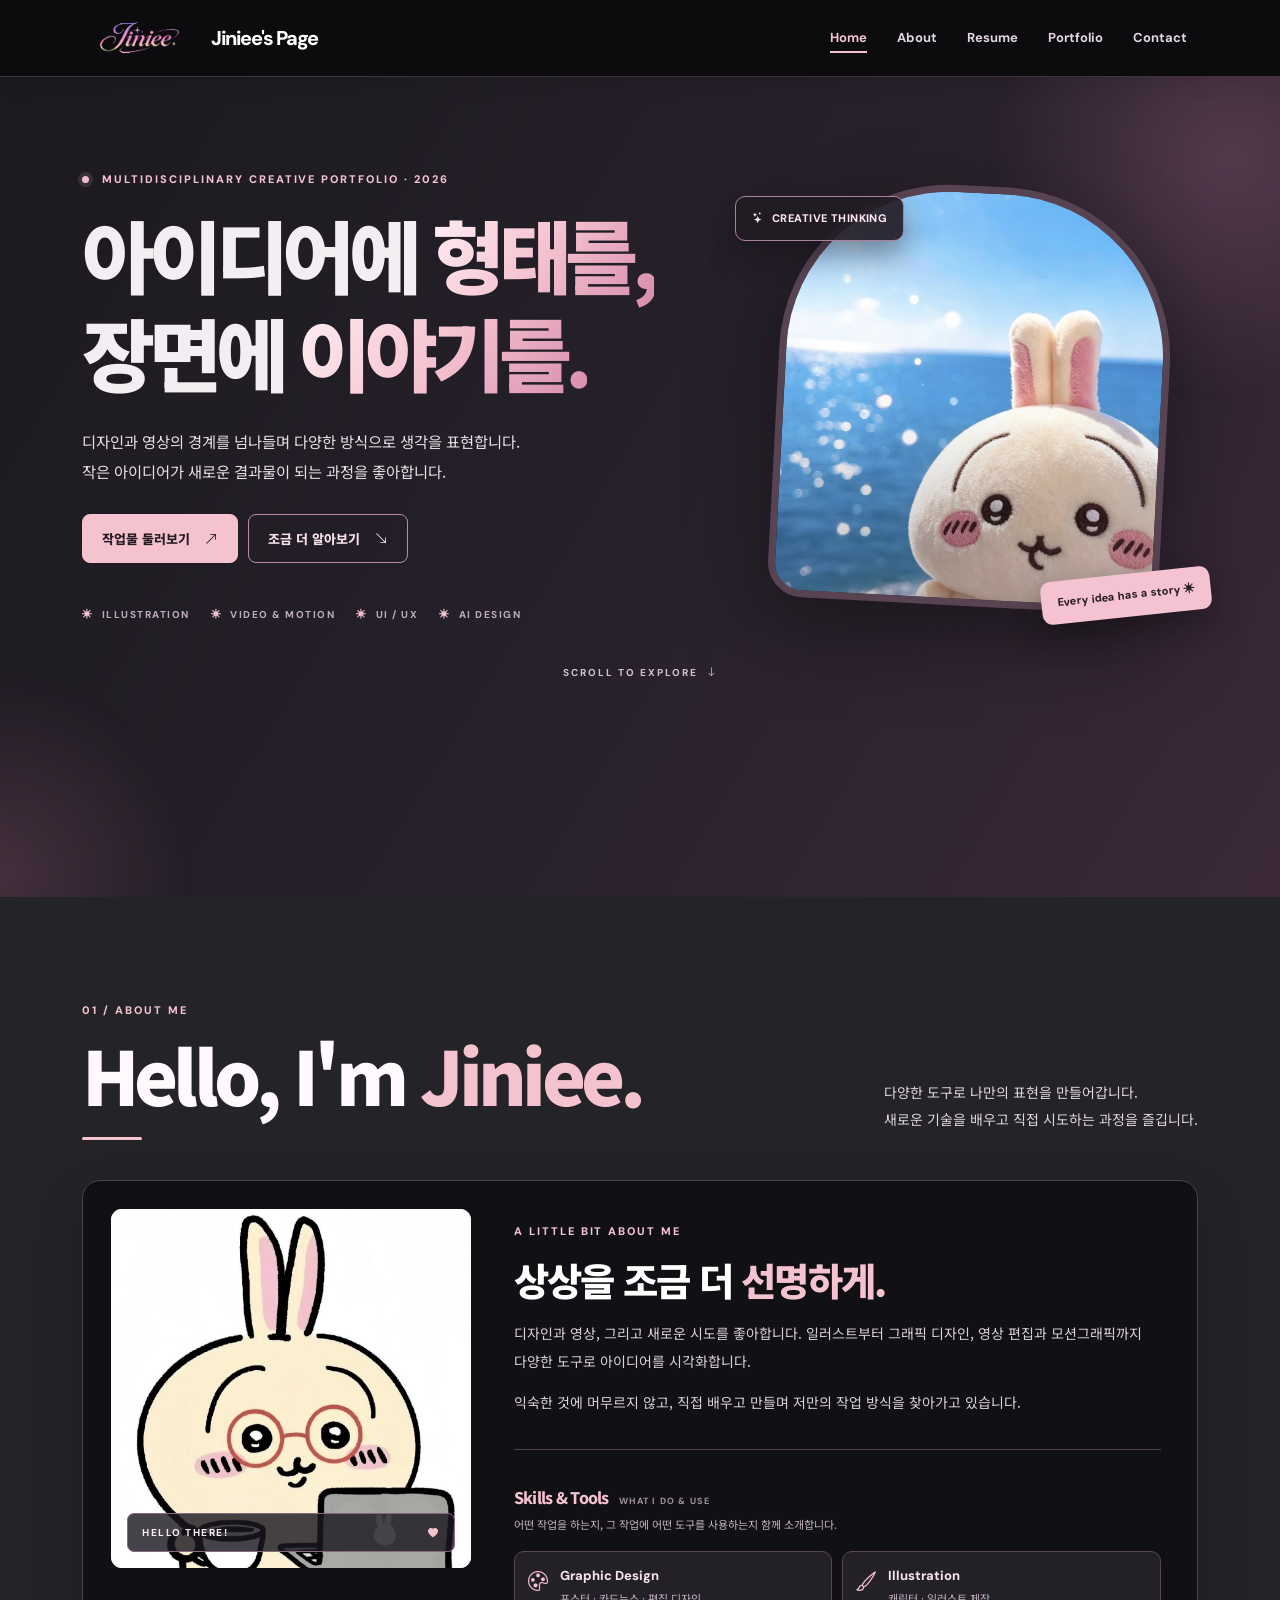
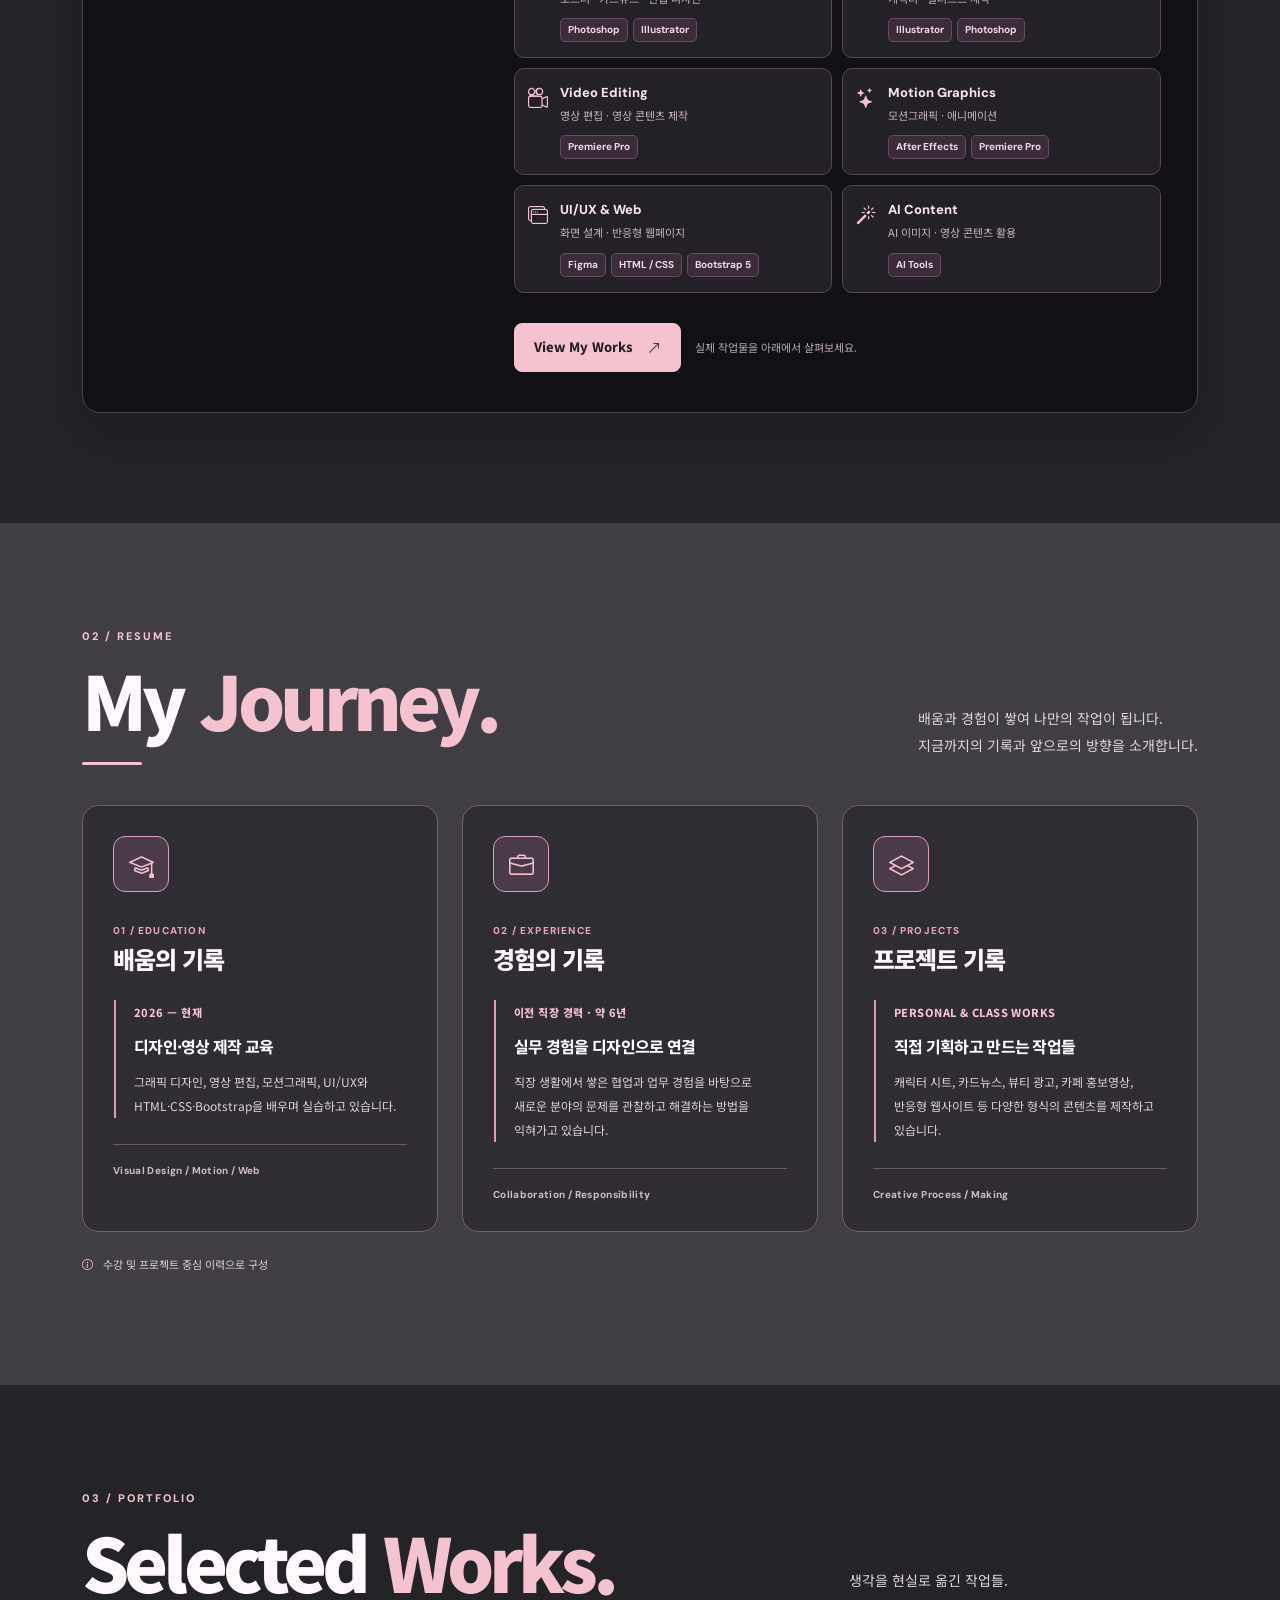
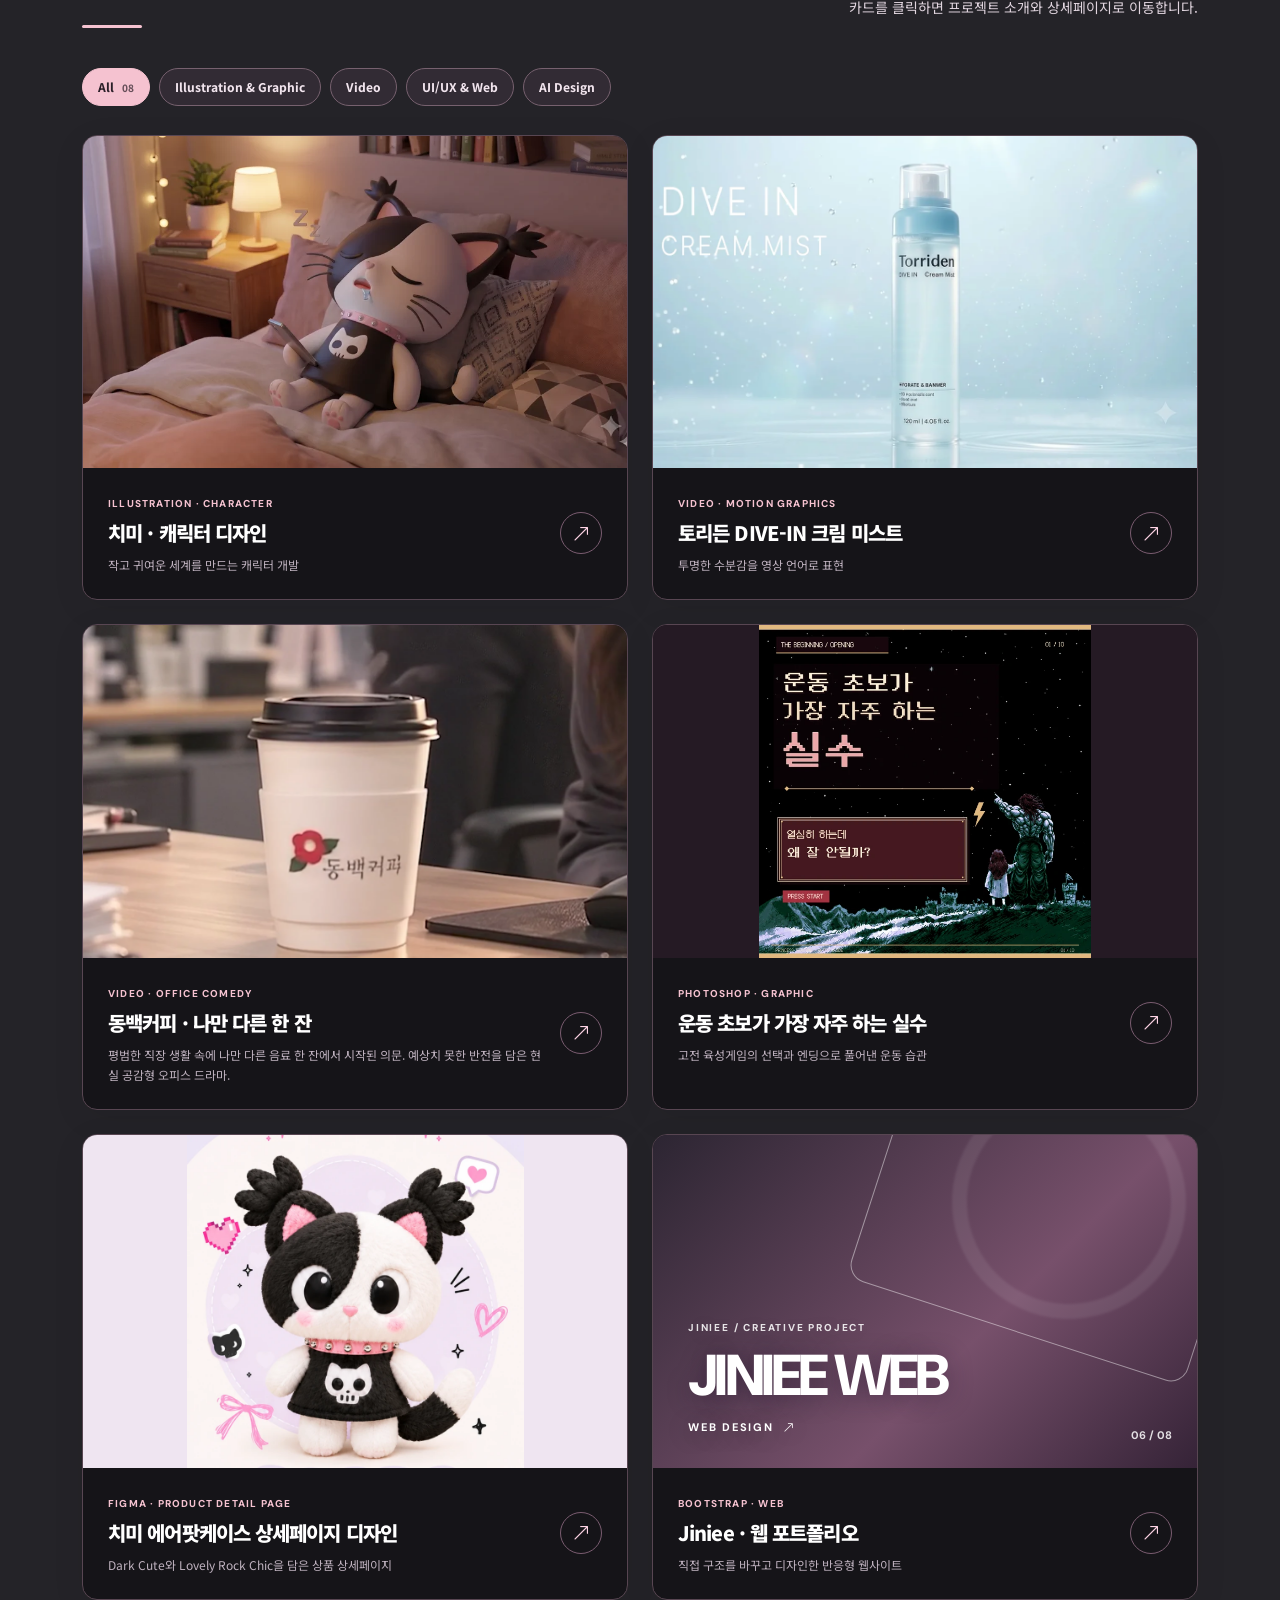
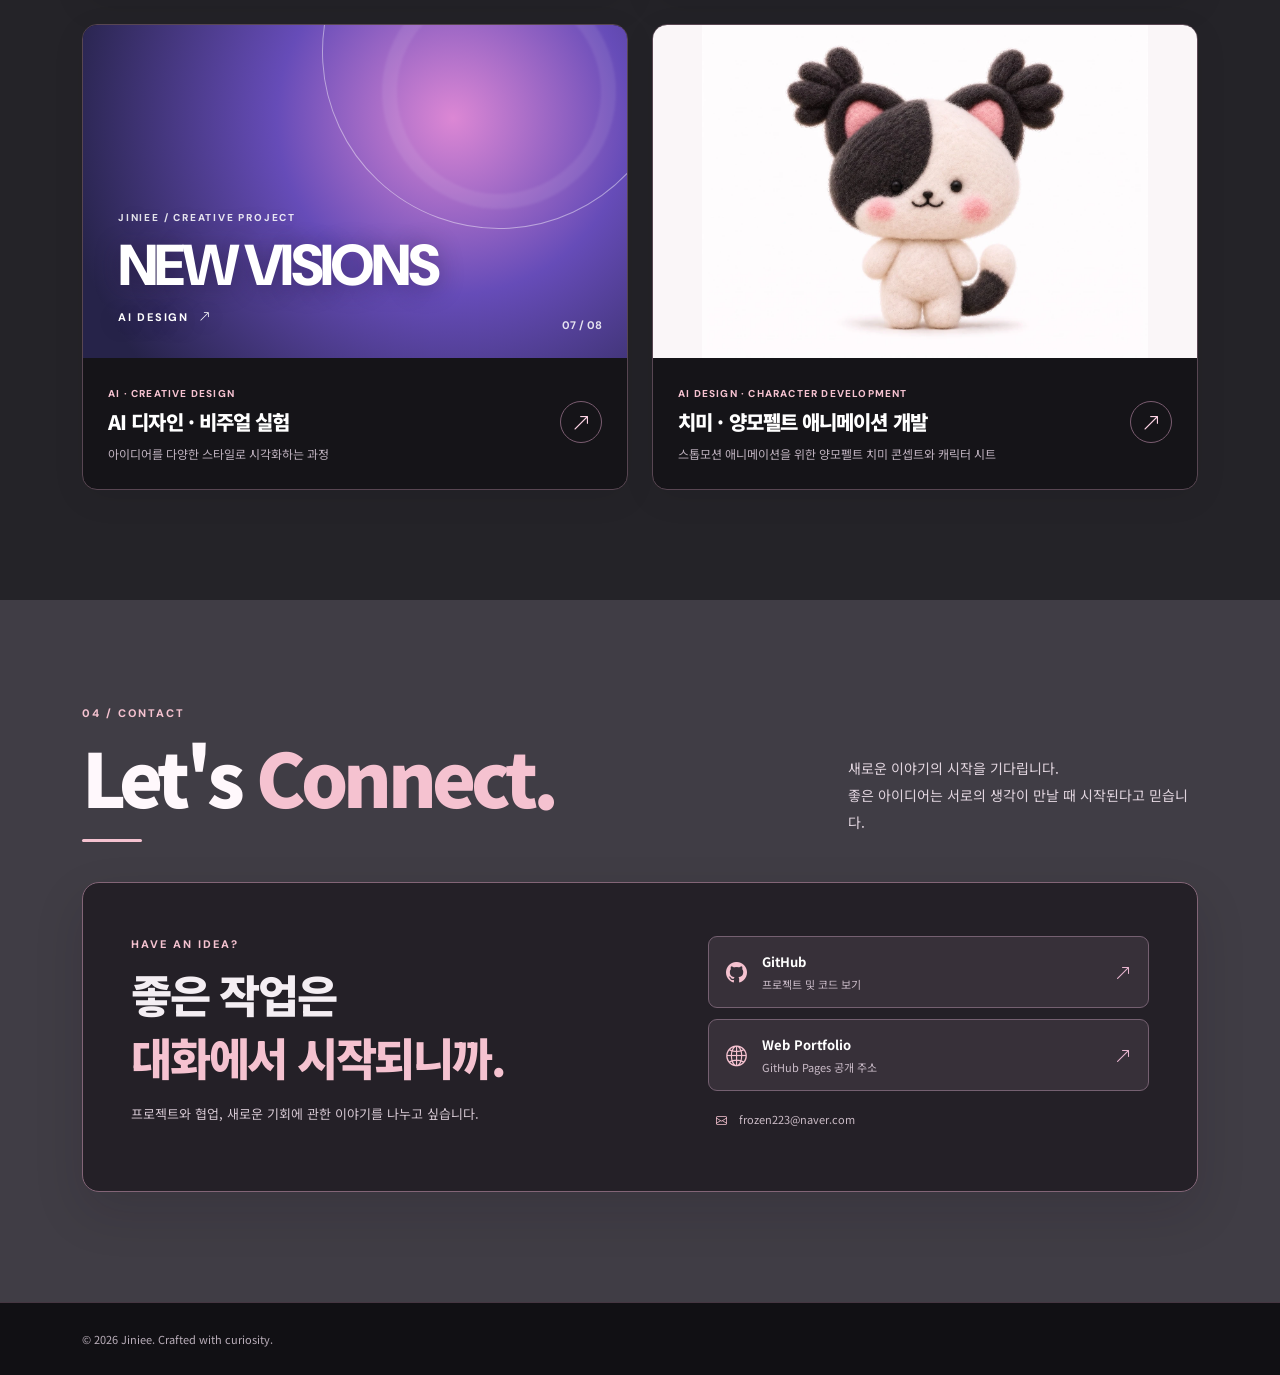
==== commit 0cc83bf7: "Update portfolio case studies and CHIMI hero artwork" ====
--- a/index.html
+++ b/index.html
@@ -199,7 +199,6 @@
               <h2>My <em>Journey.</em></h2>
               <span class="accent-line"></span>
             </div>
-            br
             <p class="section-summary">배움과 경험이 쌓여 나만의 작업이 됩니다.<br>지금까지의 기록과 앞으로의 방향을 소개합니다.</p>
           </div>
 
@@ -265,27 +264,16 @@
             <p class="section-summary">생각을 현실로 옮긴 작업들.<br>카드를 클릭하면 프로젝트 소개와 상세페이지로 이동합니다.</p>
           </div>
           <div class="project-filters" role="group" aria-label="작품 분류 필터">
-            <button type="button" class="filter-btn active" data-filter="all" aria-pressed="true">All <span>07</span></button>
-            <button type="button" class="filter-btn" data-filter="illustration" aria-pressed="false">Illustration</button>
-            <button type="button" class="filter-btn" data-filter="graphic" aria-pressed="false">Graphic</button>
+            <button type="button" class="filter-btn active" data-filter="all" aria-pressed="true">All <span>08</span></button>
+            <button type="button" class="filter-btn" data-filter="graphic" aria-pressed="false">Illustration &amp; Graphic</button>
             <button type="button" class="filter-btn" data-filter="motion" aria-pressed="false">Video</button>
-            <button type="button" class="filter-btn" data-filter="uiux" aria-pressed="false">UI/UX</button>
-            <button type="button" class="filter-btn" data-filter="web" aria-pressed="false">Web</button>
+            <button type="button" class="filter-btn" data-filter="uiux" aria-pressed="false">UI/UX &amp; Web</button>
             <button type="button" class="filter-btn" data-filter="ai" aria-pressed="false">AI Design</button>
           </div>
           <div class="row g-4" id="work-grid">
-            <div class="col-12 col-md-6 portfolio-item" data-category="illustration">
+            <div class="col-12 col-md-6 portfolio-item" data-category="graphic">
               <a class="work-card" href="portfolio-details-1.html" aria-label="치미 · 캐릭터 디자인 상세페이지 열기">
-                <div class="project-art art-chimi" aria-hidden="true">
-                  <span class="art-orbit art-orbit-one"></span>
-                  <span class="art-orbit art-orbit-two"></span>
-                  <div class="art-content">
-                    <span class="art-kicker">JINIEE / CREATIVE PROJECT</span>
-                    <strong>CHIMI</strong>
-                    <span class="art-caption">ILLUSTRATION <i class="bi bi-arrow-up-right"></i></span>
-                  </div>
-                  <span class="art-index">01 / 07</span>
-                </div>
+                <div class="project-art work-artwork"><img src="assets/img/case-study/chimi.webp" alt="" loading="lazy" decoding="async"></div>
                 <div class="work-meta">
                   <div>
                     <span class="work-type">ILLUSTRATION · CHARACTER</span>
@@ -297,21 +285,12 @@
               </a>
             </div>
             <div class="col-12 col-md-6 portfolio-item" data-category="motion">
-              <a class="work-card" href="portfolio-details-2.html" aria-label="수분 미스트 · 모션 광고 상세페이지 열기">
-                <div class="project-art art-aqua" aria-hidden="true">
-                  <span class="art-orbit art-orbit-one"></span>
-                  <span class="art-orbit art-orbit-two"></span>
-                  <div class="art-content">
-                    <span class="art-kicker">JINIEE / CREATIVE PROJECT</span>
-                    <strong>AQUA</strong>
-                    <span class="art-caption">VIDEO &amp; MOTION <i class="bi bi-arrow-up-right"></i></span>
-                  </div>
-                  <span class="art-index">02 / 07</span>
-                </div>
+              <a class="work-card" href="portfolio-details-2.html" aria-label="토리든 DIVE-IN 크림 미스트 상세페이지 열기">
+                <div class="project-art work-artwork"><img src="assets/img/case-study/mist-hero.webp" alt="" loading="lazy" decoding="async"></div>
                 <div class="work-meta">
                   <div>
                     <span class="work-type">VIDEO · MOTION GRAPHICS</span>
-                    <h3>수분 미스트 · 모션 광고</h3>
+                    <h3>토리든 DIVE-IN 크림 미스트</h3>
                     <p>투명한 수분감을 영상 언어로 표현</p>
                   </div>
                   <span class="work-arrow" aria-hidden="true"><i class="bi bi-arrow-up-right"></i></span>
@@ -319,21 +298,12 @@
               </a>
             </div>
             <div class="col-12 col-md-6 portfolio-item" data-category="motion">
-              <a class="work-card" href="portfolio-details-3.html" aria-label="동백카페 · 홍보 영상 상세페이지 열기">
-                <div class="project-art art-cafe" aria-hidden="true">
-                  <span class="art-orbit art-orbit-one"></span>
-                  <span class="art-orbit art-orbit-two"></span>
-                  <div class="art-content">
-                    <span class="art-kicker">JINIEE / CREATIVE PROJECT</span>
-                    <strong>DONGBAEK</strong>
-                    <span class="art-caption">BRAND VIDEO <i class="bi bi-arrow-up-right"></i></span>
-                  </div>
-                  <span class="art-index">03 / 07</span>
-                </div>
+              <a class="work-card" href="portfolio-details-3.html" aria-label="동백커피 · 나만 다른 한 잔 상세페이지 열기">
+                <div class="project-art work-artwork"><img src="assets/img/case-study/dongbaek.webp" alt="" loading="lazy" decoding="async"></div>
                 <div class="work-meta">
                   <div>
                     <span class="work-type">VIDEO · OFFICE COMEDY</span>
-                    <h3>동백카페 · 오피스 블랙 코미디</h3>
+                    <h3>동백커피 · 나만 다른 한 잔</h3>
                     <p>평범한 직장 생활 속에 나만 다른 음료 한 잔에서 시작된 의문. 예상치 못한 반전을 담은 현실 공감형 오피스 드라마.</p>
                   </div>
                   <span class="work-arrow" aria-hidden="true"><i class="bi bi-arrow-up-right"></i></span>
@@ -341,50 +311,32 @@
               </a>
             </div>
             <div class="col-12 col-md-6 portfolio-item" data-category="graphic">
-              <a class="work-card" href="portfolio-details-4.html" aria-label="레트로 게임 · 카드뉴스 상세페이지 열기">
-                <div class="project-art art-pixel" aria-hidden="true">
-                  <span class="art-orbit art-orbit-one"></span>
-                  <span class="art-orbit art-orbit-two"></span>
-                  <div class="art-content">
-                    <span class="art-kicker">JINIEE / CREATIVE PROJECT</span>
-                    <strong>PIXEL DAYS</strong>
-                    <span class="art-caption">GRAPHIC DESIGN <i class="bi bi-arrow-up-right"></i></span>
-                  </div>
-                  <span class="art-index">04 / 07</span>
-                </div>
+              <a class="work-card" href="portfolio-details-4.html" aria-label="운동 초보가 가장 자주 하는 실수 상세페이지 열기">
+                <div class="project-art work-artwork work-art-contained card-banner"><img src="assets/img/case-study/card-news/cover-thumb.webp" alt="" width="640" height="640" loading="lazy" decoding="async"></div>
                 <div class="work-meta">
                   <div>
                     <span class="work-type">PHOTOSHOP · GRAPHIC</span>
-                    <h3>레트로 게임 · 카드뉴스</h3>
-                    <p>고전 육성 게임의 감성을 재해석한 콘텐츠</p>
+                    <h3>운동 초보가 가장 자주 하는 실수</h3>
+                    <p>고전 육성게임의 선택과 엔딩으로 풀어낸 운동 습관</p>
                   </div>
                   <span class="work-arrow" aria-hidden="true"><i class="bi bi-arrow-up-right"></i></span>
                 </div>
               </a>
             </div>
             <div class="col-12 col-md-6 portfolio-item" data-category="uiux">
-              <a class="work-card" href="portfolio-details-5.html" aria-label="UI/UX · 상세페이지 설계 상세페이지 열기">
-                <div class="project-art art-figma" aria-hidden="true">
-                  <span class="art-orbit art-orbit-one"></span>
-                  <span class="art-orbit art-orbit-two"></span>
-                  <div class="art-content">
-                    <span class="art-kicker">JINIEE / CREATIVE PROJECT</span>
-                    <strong>INTERFACE</strong>
-                    <span class="art-caption">FIGMA / UI UX <i class="bi bi-arrow-up-right"></i></span>
-                  </div>
-                  <span class="art-index">05 / 07</span>
-                </div>
-                <div class="work-meta">
-                  <div>
-                    <span class="work-type">FIGMA · UI/UX</span>
-                    <h3>UI/UX · 상세페이지 설계</h3>
-                    <p>정보를 보기 쉽게 정리하는 인터페이스 연습</p>
-                  </div>
-                  <span class="work-arrow" aria-hidden="true"><i class="bi bi-arrow-up-right"></i></span>
-                </div>
-              </a>
-            </div>
-            <div class="col-12 col-md-6 portfolio-item" data-category="web">
+              <a class="work-card" href="portfolio-details-5.html" aria-label="치미 에어팟케이스 상세페이지 디자인 상세페이지 열기">
+                <div class="project-art work-artwork work-art-contained chimi-product-banner"><img src="assets/img/case-study/chimi-product/product-cover.webp" alt="" width="800" height="790" loading="lazy" decoding="async"></div>
+                <div class="work-meta">
+                  <div>
+                    <span class="work-type">FIGMA · PRODUCT DETAIL PAGE</span>
+                    <h3>치미 에어팟케이스 상세페이지 디자인</h3>
+                    <p>Dark Cute와 Lovely Rock Chic을 담은 상품 상세페이지</p>
+                  </div>
+                  <span class="work-arrow" aria-hidden="true"><i class="bi bi-arrow-up-right"></i></span>
+                </div>
+              </a>
+            </div>
+            <div class="col-12 col-md-6 portfolio-item" data-category="uiux">
               <a class="work-card" href="portfolio-details-6.html" aria-label="Jiniee · 웹 포트폴리오 상세페이지 열기">
                 <div class="project-art art-web" aria-hidden="true">
                   <span class="art-orbit art-orbit-one"></span>
@@ -394,7 +346,7 @@
                     <strong>JINIEE WEB</strong>
                     <span class="art-caption">WEB DESIGN <i class="bi bi-arrow-up-right"></i></span>
                   </div>
-                  <span class="art-index">06 / 07</span>
+                  <span class="art-index">06 / 08</span>
                 </div>
                 <div class="work-meta">
                   <div>
@@ -416,7 +368,7 @@
                     <strong>NEW VISIONS</strong>
                     <span class="art-caption">AI DESIGN <i class="bi bi-arrow-up-right"></i></span>
                   </div>
-                  <span class="art-index">07 / 07</span>
+                  <span class="art-index">07 / 08</span>
                 </div>
                 <div class="work-meta">
                   <div>
@@ -428,8 +380,20 @@
                 </div>
               </a>
             </div>
-          </div>
-          <p class="work-disclaimer"><i class="bi bi-image"></i> 작품을 식별하기 위한 임시 그래픽 커버입니다. 실제 작업 이미지·영상은 상세페이지에서 교체할 수 있습니다.</p>
+            <div class="col-12 col-md-6 portfolio-item" data-category="ai">
+              <a class="work-card" href="portfolio-details-8.html" aria-label="치미 · 양모펠트 애니메이션 개발 상세페이지 열기">
+                <div class="project-art work-artwork work-art-contained chimi-felt-banner"><img src="assets/img/case-study/chimi-felt/front.webp" alt="" width="1400" height="1045" loading="lazy" decoding="async"></div>
+                <div class="work-meta">
+                  <div>
+                    <span class="work-type">AI DESIGN · CHARACTER DEVELOPMENT</span>
+                    <h3>치미 · 양모펠트 애니메이션 개발</h3>
+                    <p>스톱모션 애니메이션을 위한 양모펠트 치미 콘셉트와 캐릭터 시트</p>
+                  </div>
+                  <span class="work-arrow" aria-hidden="true"><i class="bi bi-arrow-up-right"></i></span>
+                </div>
+              </a>
+            </div>
+          </div>
         </div>
       </section>
       <!-- 05. CONTACT -->
@@ -455,7 +419,7 @@
                 <span><strong>GitHub</strong><small>프로젝트 및 코드 보기</small></span>
                 <i class="bi bi-arrow-up-right"></i>
               </a>
-              <a href="https://jjieniee.github.io/khj/" target="_blank" rel="noopener noreferrer" class="contact-link">
+              <a href="https://jjieniee.github.io/khj_20261110/" target="_blank" rel="noopener noreferrer" class="contact-link">
                 <i class="bi bi-globe2"></i>
                 <span><strong>Web Portfolio</strong><small>GitHub Pages 공개 주소</small></span>
                 <i class="bi bi-arrow-up-right"></i>
--- a/assets/css/main.css
+++ b/assets/css/main.css
@@ -1629,3 +1629,264 @@
     animation-duration: .01ms !important;
   }
 }
+
+.project-art.work-artwork {
+  padding: 0;
+  background: #201d26;
+}
+.work-artwork img {
+  width: 100%;
+  height: 100%;
+  object-fit: cover;
+}
+.case-video {
+  display: block;
+  width: 100%;
+  height: auto;
+  border-radius: .85rem;
+  background: #171b21;
+}
+
+.detail-banner {
+  display: block;
+  width: 100%;
+  max-height: 460px;
+  aspect-ratio: 16 / 7;
+  border-radius: .85rem;
+  object-fit: cover;
+}
+
+.detail-work {
+  padding-block: clamp(2.25rem, 6vw, 4.5rem);
+  scroll-margin-top: 5.5rem;
+}
+
+.detail-work + .detail-work {
+  border-top: 1px solid #53414e;
+}
+
+.detail-work-main {
+  padding-block: 0;
+}
+
+.detail-banner-contained, .work-art-contained img {
+  object-fit: contain;
+}
+
+.card-banner, .project-art.card-banner {
+  background: #251a24;
+}
+
+.project-art.chimi-product-banner {
+  background: #efe5f1;
+}
+
+.chimi-felt-banner, .project-art.chimi-felt-banner {
+  background: #faf6f8;
+}
+
+.chimi-intro .container-xl {
+  display: grid;
+  grid-template-columns: minmax(0, 1fr) clamp(6.5rem, 17vw, 10rem);
+  align-items: center;
+  gap: 1rem;
+}
+
+.chimi-intro .back-link {
+  grid-column: 1 / -1;
+  justify-self: start;
+}
+
+.chimi-intro .detail-title-wrap {
+  padding-block: 1rem;
+}
+
+.chimi-intro .detail-title-wrap h1 {
+  font-size: clamp(1.8rem, 6vw, 4.875rem);
+}
+
+.chimi-intro-image {
+  width: 100%;
+  height: auto;
+  border-radius: .6rem;
+}
+
+.card-process-art {
+  max-width: 360px;
+}
+
+.detail-work .detail-body-text {
+  font-size: 1rem;
+  line-height: 1.8;
+}
+
+.detail-facts {
+  display: flex;
+  flex-wrap: wrap;
+  gap: .75rem 2rem;
+  margin: 1.5rem 0 0;
+}
+
+.detail-facts dt {
+  color: #e8b9ce;
+  font-size: .875rem;
+}
+
+.detail-facts dd {
+  margin: .2rem 0 0;
+}
+
+.detail-decisions {
+  display: grid;
+  grid-template-columns: repeat(auto-fit, minmax(min(100%, 240px), 1fr));
+  gap: 1.5rem;
+}
+
+.detail-decisions h3 {
+  font-size: 1.125rem;
+  margin-bottom: .65rem;
+  color: #f5c2d0;
+}
+
+.detail-decisions p {
+  line-height: 1.75;
+  margin: 0;
+}
+
+.asset-gallery {
+  display: grid;
+  grid-template-columns: repeat(auto-fit, minmax(min(100%, 240px), 1fr));
+  align-items: start;
+  gap: 1.15rem;
+}
+
+.asset-gallery figure {
+  margin: 0;
+}
+
+.asset-gallery a {
+  display: block;
+  overflow: hidden;
+  color: #f5e6ef;
+  border-radius: .65rem;
+}
+
+.asset-gallery a:hover {
+  text-decoration: underline;
+}
+
+.asset-gallery img {
+  display: block;
+  width: 100%;
+  height: auto;
+  background: #1d191f;
+}
+
+.asset-gallery figcaption {
+  padding-top: .55rem;
+  font-size: .9rem;
+}
+
+.card-gallery, .chimi-gallery {
+  grid-template-columns: repeat(5, minmax(0, 1fr));
+}
+
+.felt-gallery {
+  grid-template-columns: repeat(2, minmax(0, 1fr));
+}
+
+.chimi-gallery-picker {
+  display: none;
+}
+
+.asset-dialog {
+  box-sizing: border-box;
+  padding: 0;
+  width: min(960px, calc(100vw - 1rem));
+  max-width: none;
+  max-height: 94dvh;
+  overflow: hidden;
+  color: #fff;
+  background: #242328;
+  border: 1px solid #675160;
+  border-radius: .8rem;
+}
+
+.asset-dialog::backdrop {
+  background: rgb(17 13 19 / 85%);
+}
+
+.asset-dialog-body {
+  display: flex;
+  flex-direction: column;
+  max-height: 94dvh;
+  margin: 0;
+}
+
+.asset-dialog-bar {
+  display: flex;
+  flex-wrap: wrap;
+  align-items: center;
+  gap: .5rem;
+  padding: .7rem;
+}
+
+.asset-dialog-title {
+  margin: 0 auto 0 0;
+  font-size: 1rem;
+}
+
+.asset-dialog button {
+  min-height: 2.5rem;
+  padding: .35rem .7rem;
+  color: inherit;
+  background: #39323d;
+  border: 1px solid #a88e9f;
+  border-radius: .4rem;
+}
+
+.asset-dialog-scroll {
+  padding: .5rem;
+  overflow: auto;
+  overscroll-behavior: contain;
+}
+
+.asset-dialog img {
+  display: block;
+  max-width: 100%;
+  height: auto;
+  margin: 0 auto;
+}
+
+.asset-dialog.is-actual-size img {
+  max-width: none;
+}
+
+body:has(.asset-dialog[open]) {
+  overflow: hidden;
+}
+
+@media (max-width: 991px) {
+  .card-gallery, .chimi-gallery { grid-template-columns: repeat(3, minmax(0, 1fr)); }
+}
+
+@media (max-width: 575px) {
+  .card-gallery { grid-template-columns: repeat(2, minmax(0, 1fr)); }
+  .chimi-gallery, .felt-gallery { grid-template-columns: minmax(0, 1fr); }
+  .chimi-gallery { max-width: 24rem; margin-inline: auto; }
+  .chimi-gallery[data-picker] figure:not([data-selected]) { display: none; }
+  .chimi-gallery-picker[data-enabled] {
+    display: grid;
+    gap: .5rem;
+    max-width: 24rem;
+    margin: 0 auto 1rem;
+  }
+  .chimi-gallery-picker select {
+    padding: .55rem .75rem;
+    color: inherit;
+    border: 1px solid #a88e9f;
+    border-radius: .4rem;
+    background: #39323d;
+  }
+  .detail-banner { aspect-ratio: 4 / 3; }
+}
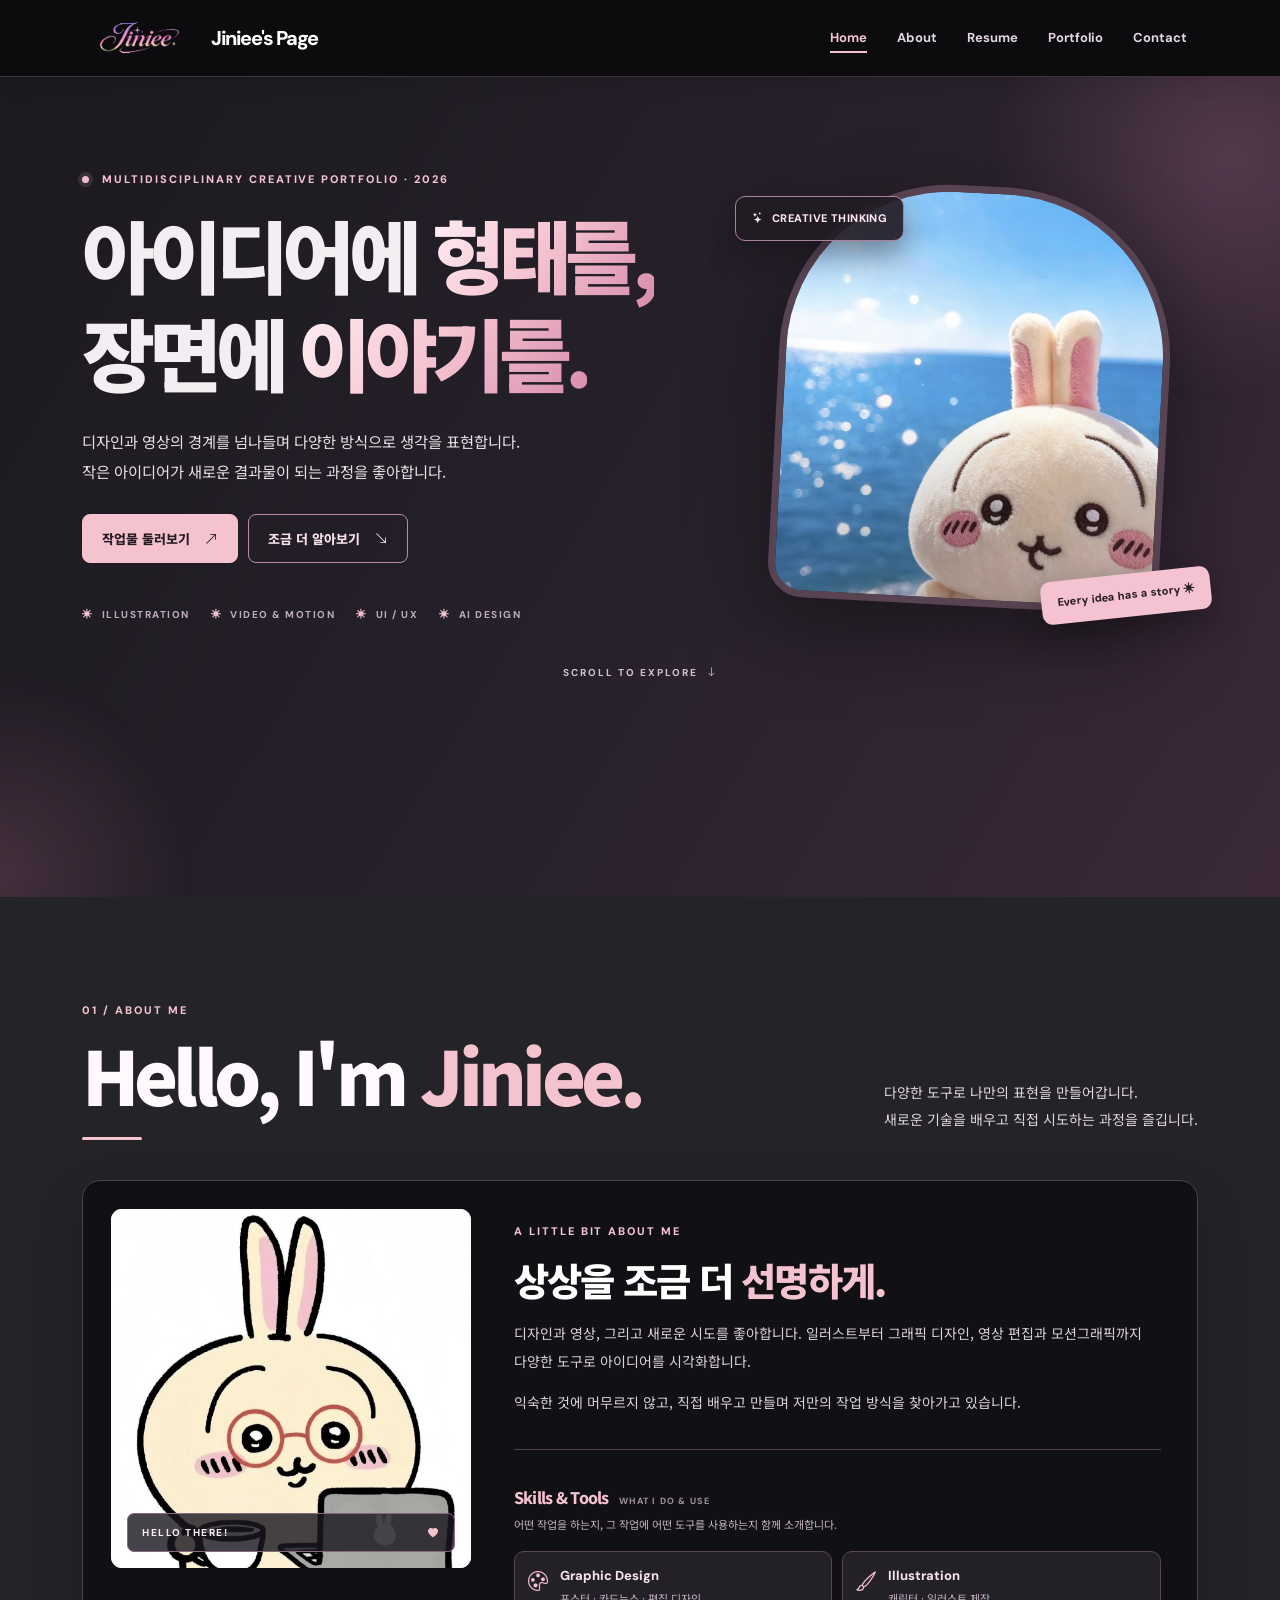
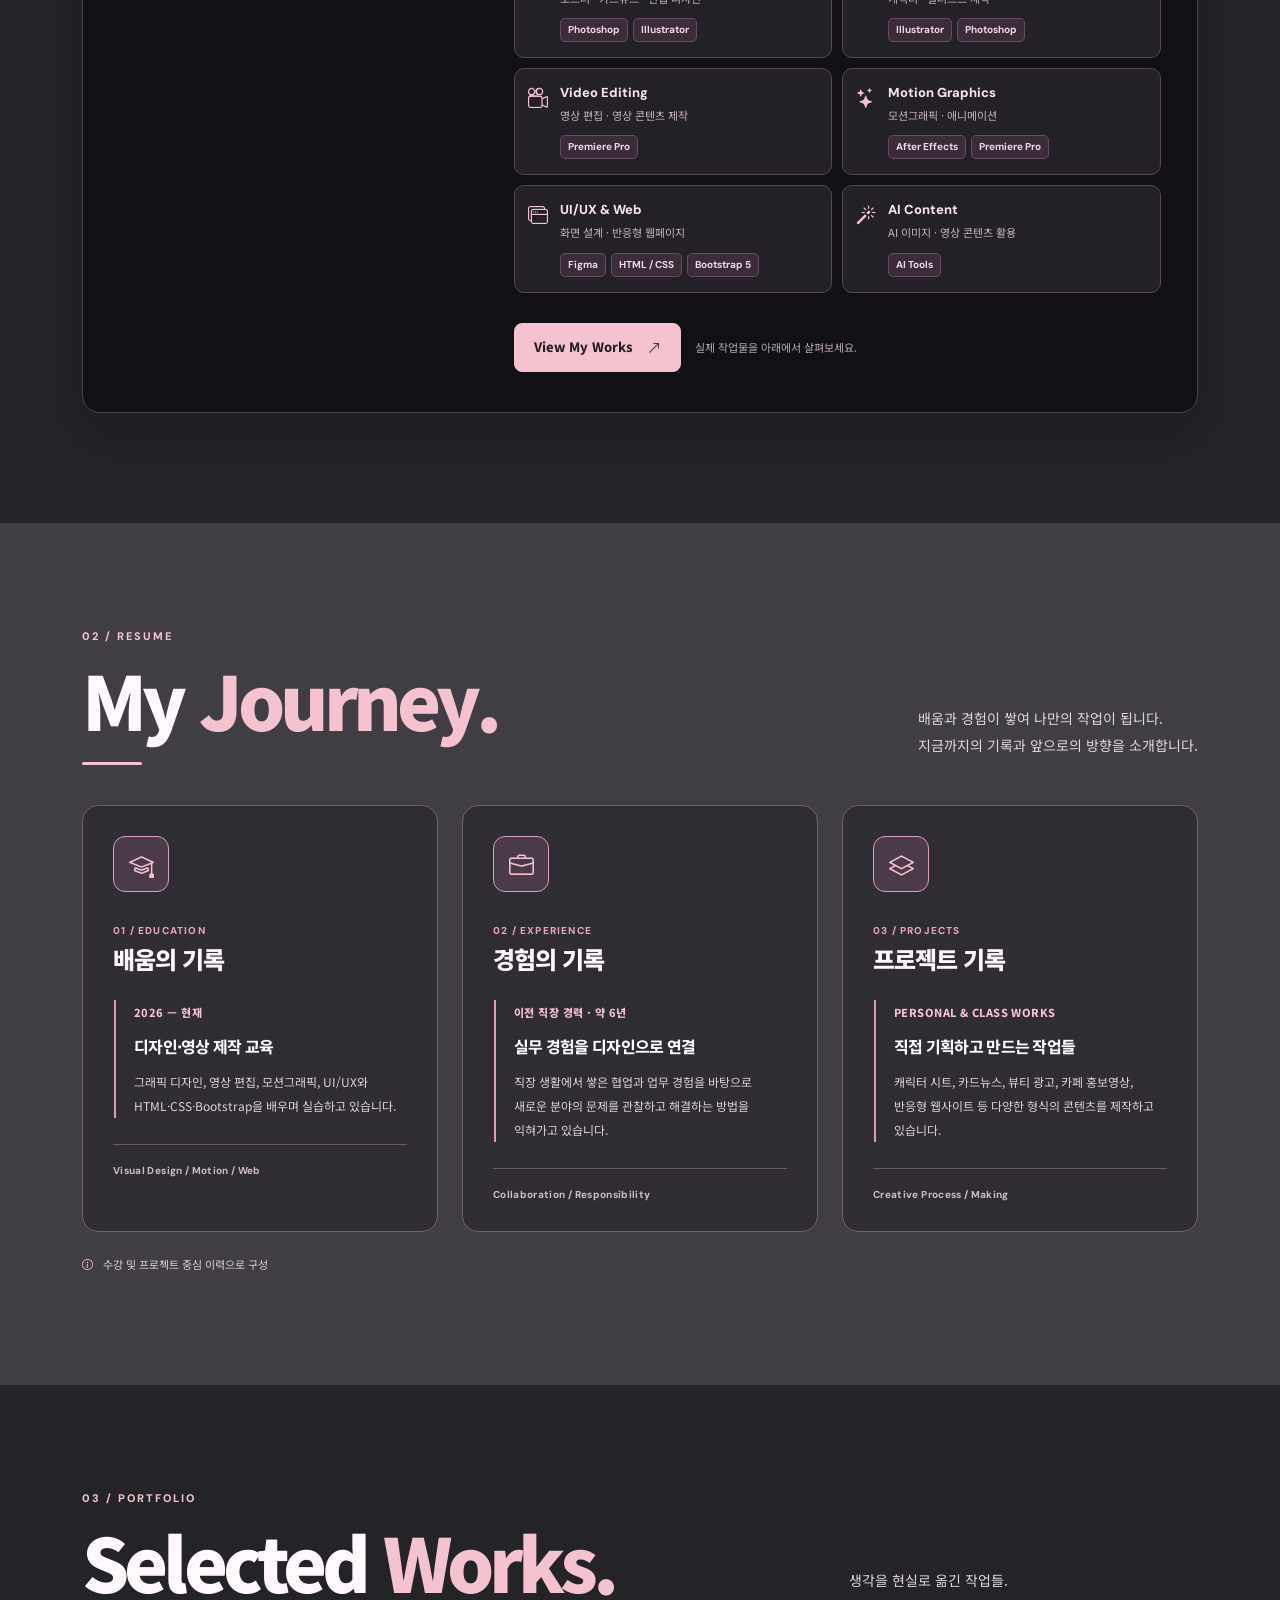
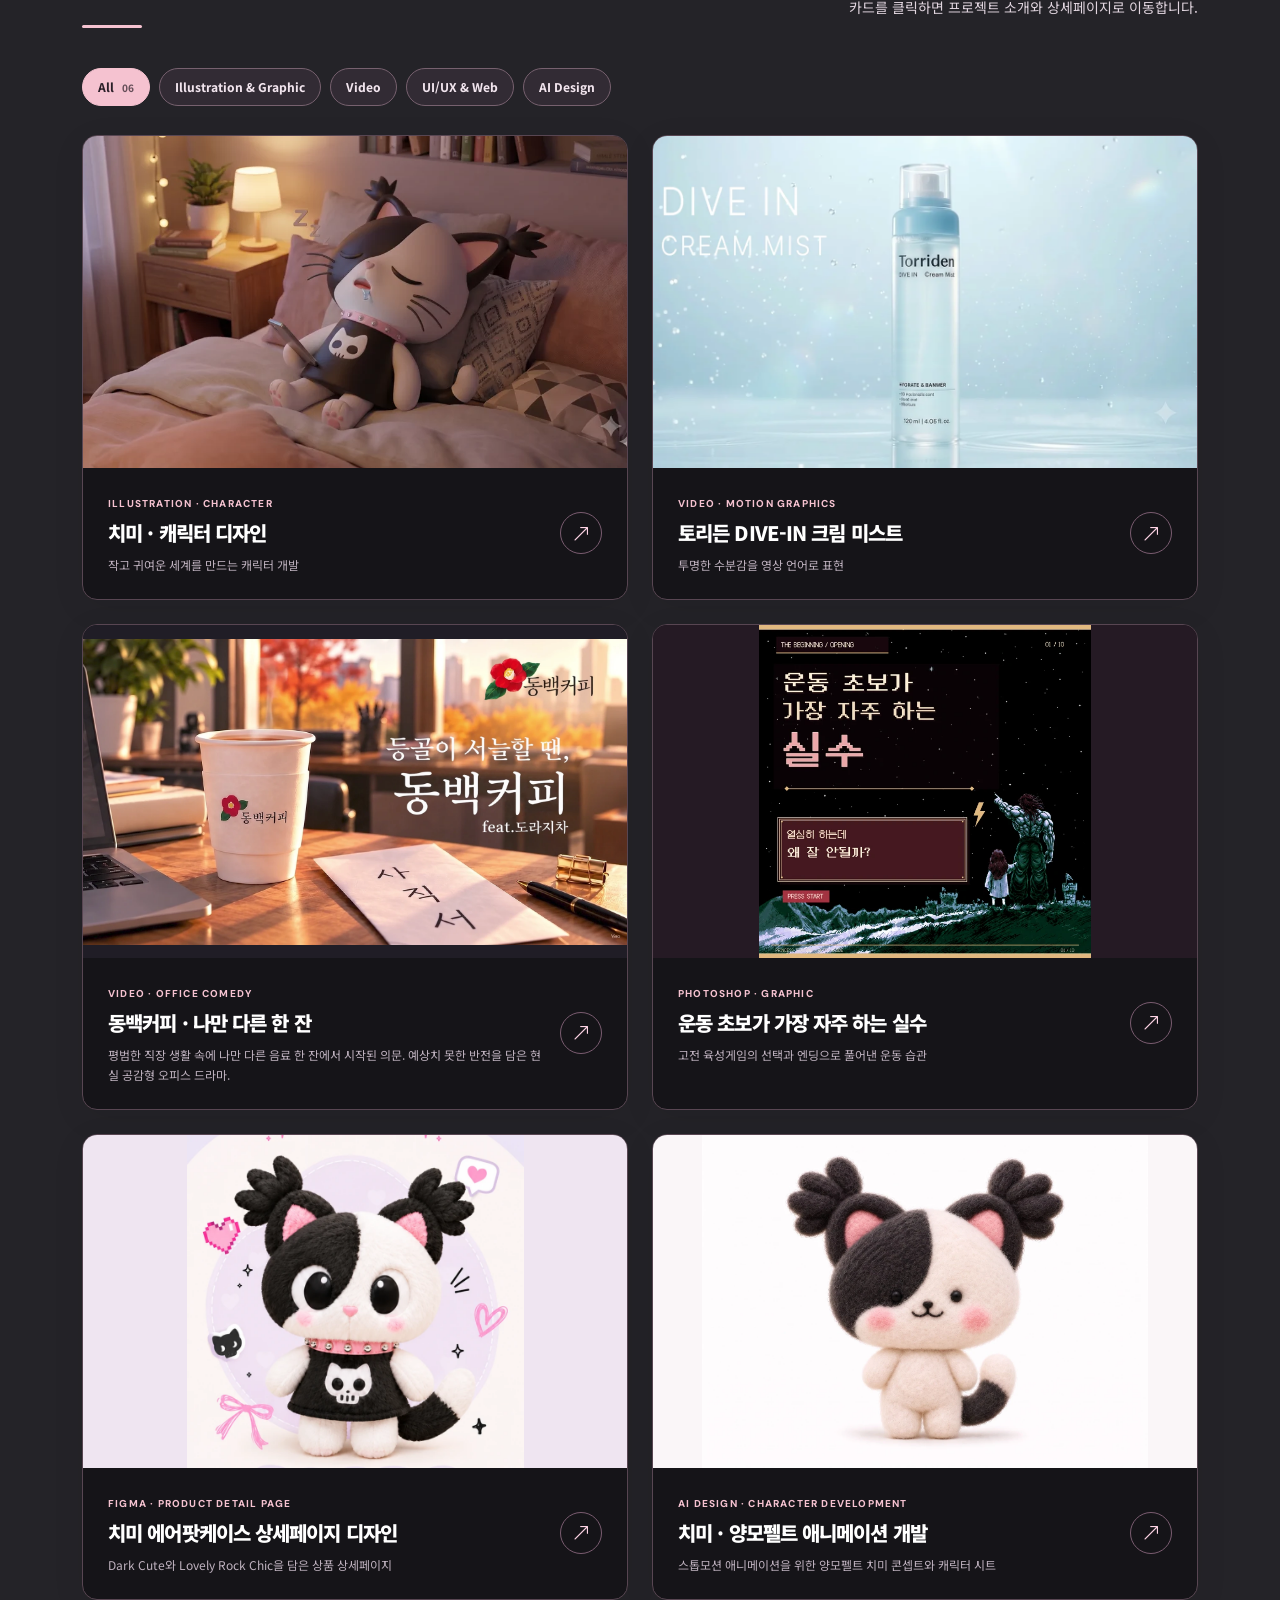
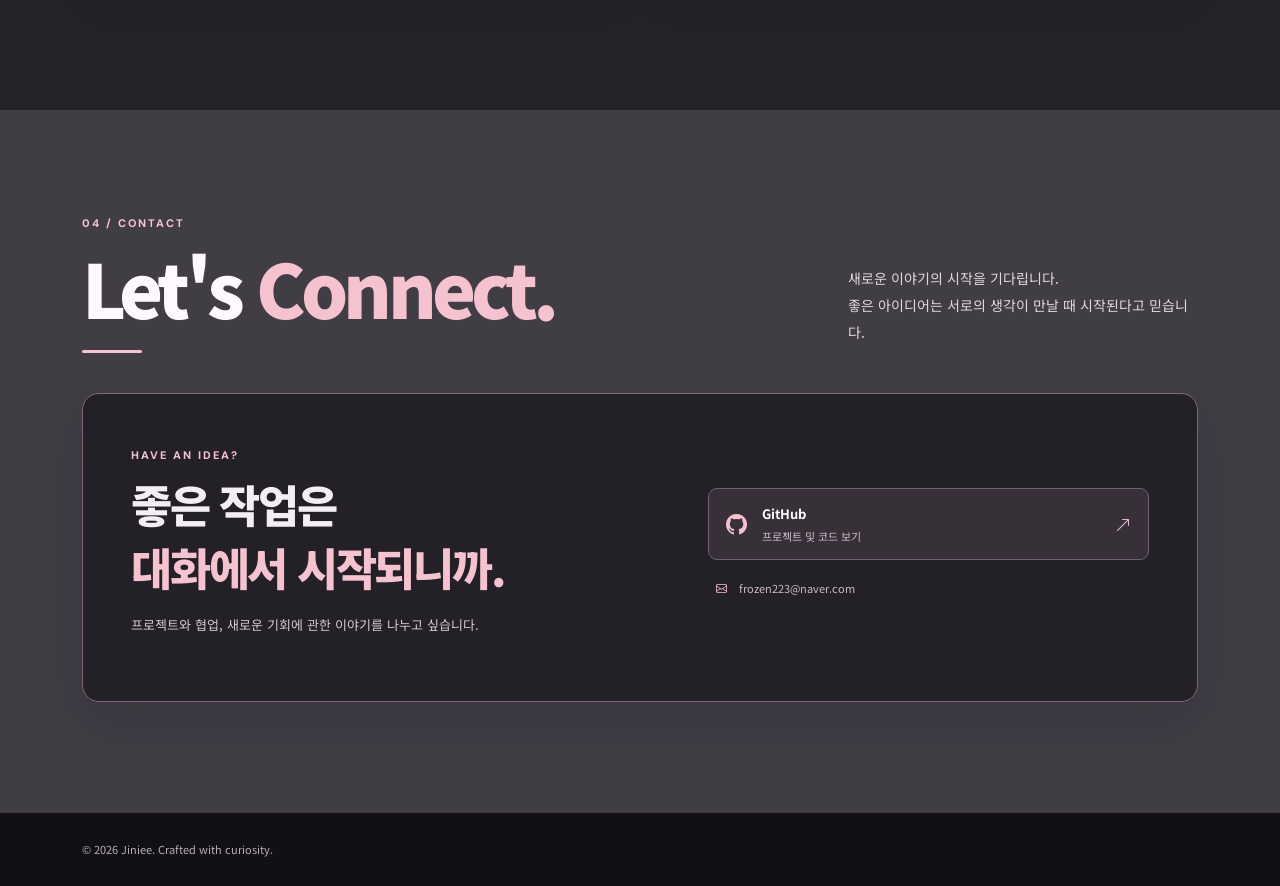
==== commit ede66b57: "Remove web portfolio links, close AI experiments, and feature Dongbaek’s product ending" ====
--- a/index.html
+++ b/index.html
@@ -264,7 +264,7 @@
             <p class="section-summary">생각을 현실로 옮긴 작업들.<br>카드를 클릭하면 프로젝트 소개와 상세페이지로 이동합니다.</p>
           </div>
           <div class="project-filters" role="group" aria-label="작품 분류 필터">
-            <button type="button" class="filter-btn active" data-filter="all" aria-pressed="true">All <span>08</span></button>
+            <button type="button" class="filter-btn active" data-filter="all" aria-pressed="true">All <span>06</span></button>
             <button type="button" class="filter-btn" data-filter="graphic" aria-pressed="false">Illustration &amp; Graphic</button>
             <button type="button" class="filter-btn" data-filter="motion" aria-pressed="false">Video</button>
             <button type="button" class="filter-btn" data-filter="uiux" aria-pressed="false">UI/UX &amp; Web</button>
@@ -299,7 +299,7 @@
             </div>
             <div class="col-12 col-md-6 portfolio-item" data-category="motion">
               <a class="work-card" href="portfolio-details-3.html" aria-label="동백커피 · 나만 다른 한 잔 상세페이지 열기">
-                <div class="project-art work-artwork"><img src="assets/img/case-study/dongbaek.webp" alt="" loading="lazy" decoding="async"></div>
+                <div class="project-art work-artwork work-art-contained"><img src="assets/img/case-study/dongbaek-ending.webp" alt="도라지차 컵과 사직서가 놓인 동백커피 엔딩샷" loading="lazy" decoding="async"></div>
                 <div class="work-meta">
                   <div>
                     <span class="work-type">VIDEO · OFFICE COMEDY</span>
@@ -331,50 +331,6 @@
                     <span class="work-type">FIGMA · PRODUCT DETAIL PAGE</span>
                     <h3>치미 에어팟케이스 상세페이지 디자인</h3>
                     <p>Dark Cute와 Lovely Rock Chic을 담은 상품 상세페이지</p>
-                  </div>
-                  <span class="work-arrow" aria-hidden="true"><i class="bi bi-arrow-up-right"></i></span>
-                </div>
-              </a>
-            </div>
-            <div class="col-12 col-md-6 portfolio-item" data-category="uiux">
-              <a class="work-card" href="portfolio-details-6.html" aria-label="Jiniee · 웹 포트폴리오 상세페이지 열기">
-                <div class="project-art art-web" aria-hidden="true">
-                  <span class="art-orbit art-orbit-one"></span>
-                  <span class="art-orbit art-orbit-two"></span>
-                  <div class="art-content">
-                    <span class="art-kicker">JINIEE / CREATIVE PROJECT</span>
-                    <strong>JINIEE WEB</strong>
-                    <span class="art-caption">WEB DESIGN <i class="bi bi-arrow-up-right"></i></span>
-                  </div>
-                  <span class="art-index">06 / 08</span>
-                </div>
-                <div class="work-meta">
-                  <div>
-                    <span class="work-type">BOOTSTRAP · WEB</span>
-                    <h3>Jiniee · 웹 포트폴리오</h3>
-                    <p>직접 구조를 바꾸고 디자인한 반응형 웹사이트</p>
-                  </div>
-                  <span class="work-arrow" aria-hidden="true"><i class="bi bi-arrow-up-right"></i></span>
-                </div>
-              </a>
-            </div>
-            <div class="col-12 col-md-6 portfolio-item" data-category="ai">
-              <a class="work-card" href="portfolio-details-7.html" aria-label="AI 디자인 · 비주얼 실험 상세페이지 열기">
-                <div class="project-art art-ai" aria-hidden="true">
-                  <span class="art-orbit art-orbit-one"></span>
-                  <span class="art-orbit art-orbit-two"></span>
-                  <div class="art-content">
-                    <span class="art-kicker">JINIEE / CREATIVE PROJECT</span>
-                    <strong>NEW VISIONS</strong>
-                    <span class="art-caption">AI DESIGN <i class="bi bi-arrow-up-right"></i></span>
-                  </div>
-                  <span class="art-index">07 / 08</span>
-                </div>
-                <div class="work-meta">
-                  <div>
-                    <span class="work-type">AI · CREATIVE DESIGN</span>
-                    <h3>AI 디자인 · 비주얼 실험</h3>
-                    <p>아이디어를 다양한 스타일로 시각화하는 과정</p>
                   </div>
                   <span class="work-arrow" aria-hidden="true"><i class="bi bi-arrow-up-right"></i></span>
                 </div>
@@ -417,11 +373,6 @@
               <a href="https://github.com/jjieniee" target="_blank" rel="noopener noreferrer" class="contact-link">
                 <i class="bi bi-github"></i>
                 <span><strong>GitHub</strong><small>프로젝트 및 코드 보기</small></span>
-                <i class="bi bi-arrow-up-right"></i>
-              </a>
-              <a href="https://jjieniee.github.io/khj_20261110/" target="_blank" rel="noopener noreferrer" class="contact-link">
-                <i class="bi bi-globe2"></i>
-                <span><strong>Web Portfolio</strong><small>GitHub Pages 공개 주소</small></span>
                 <i class="bi bi-arrow-up-right"></i>
               </a>
               <div class="contact-hint">
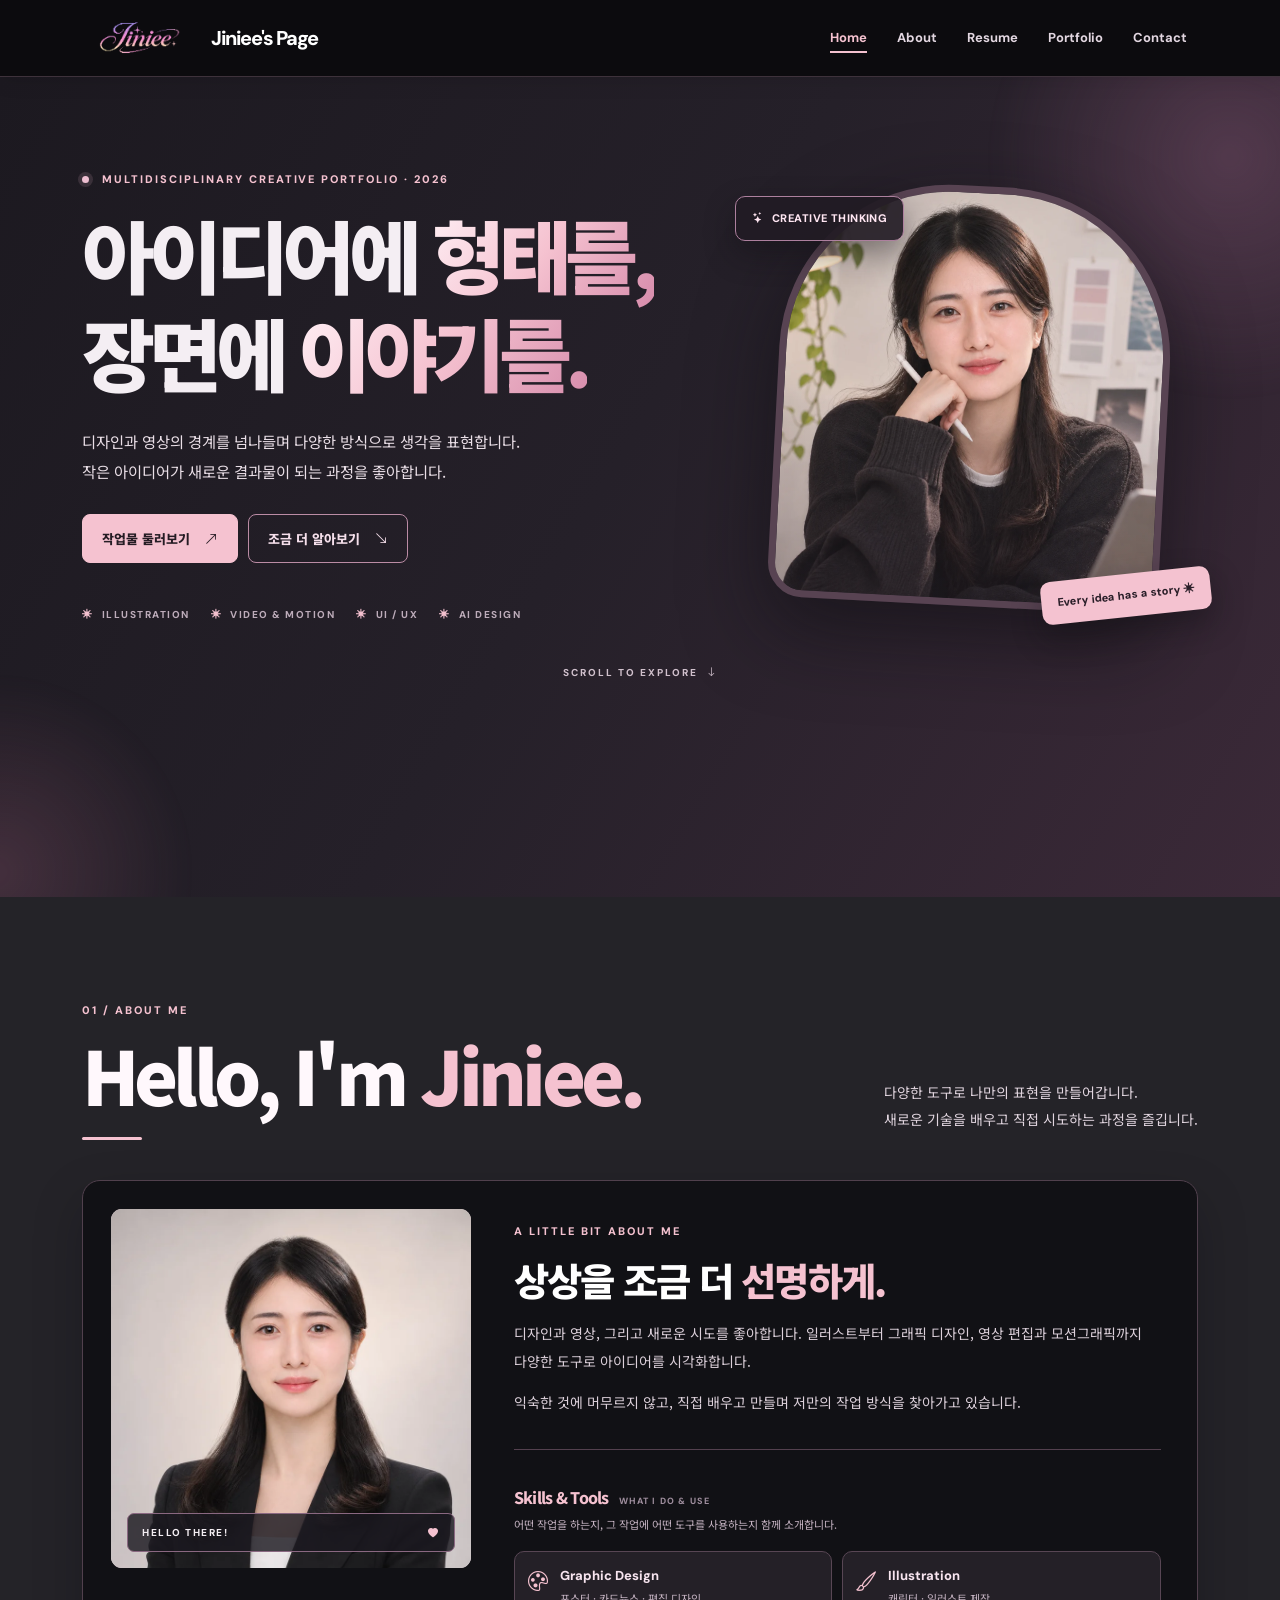
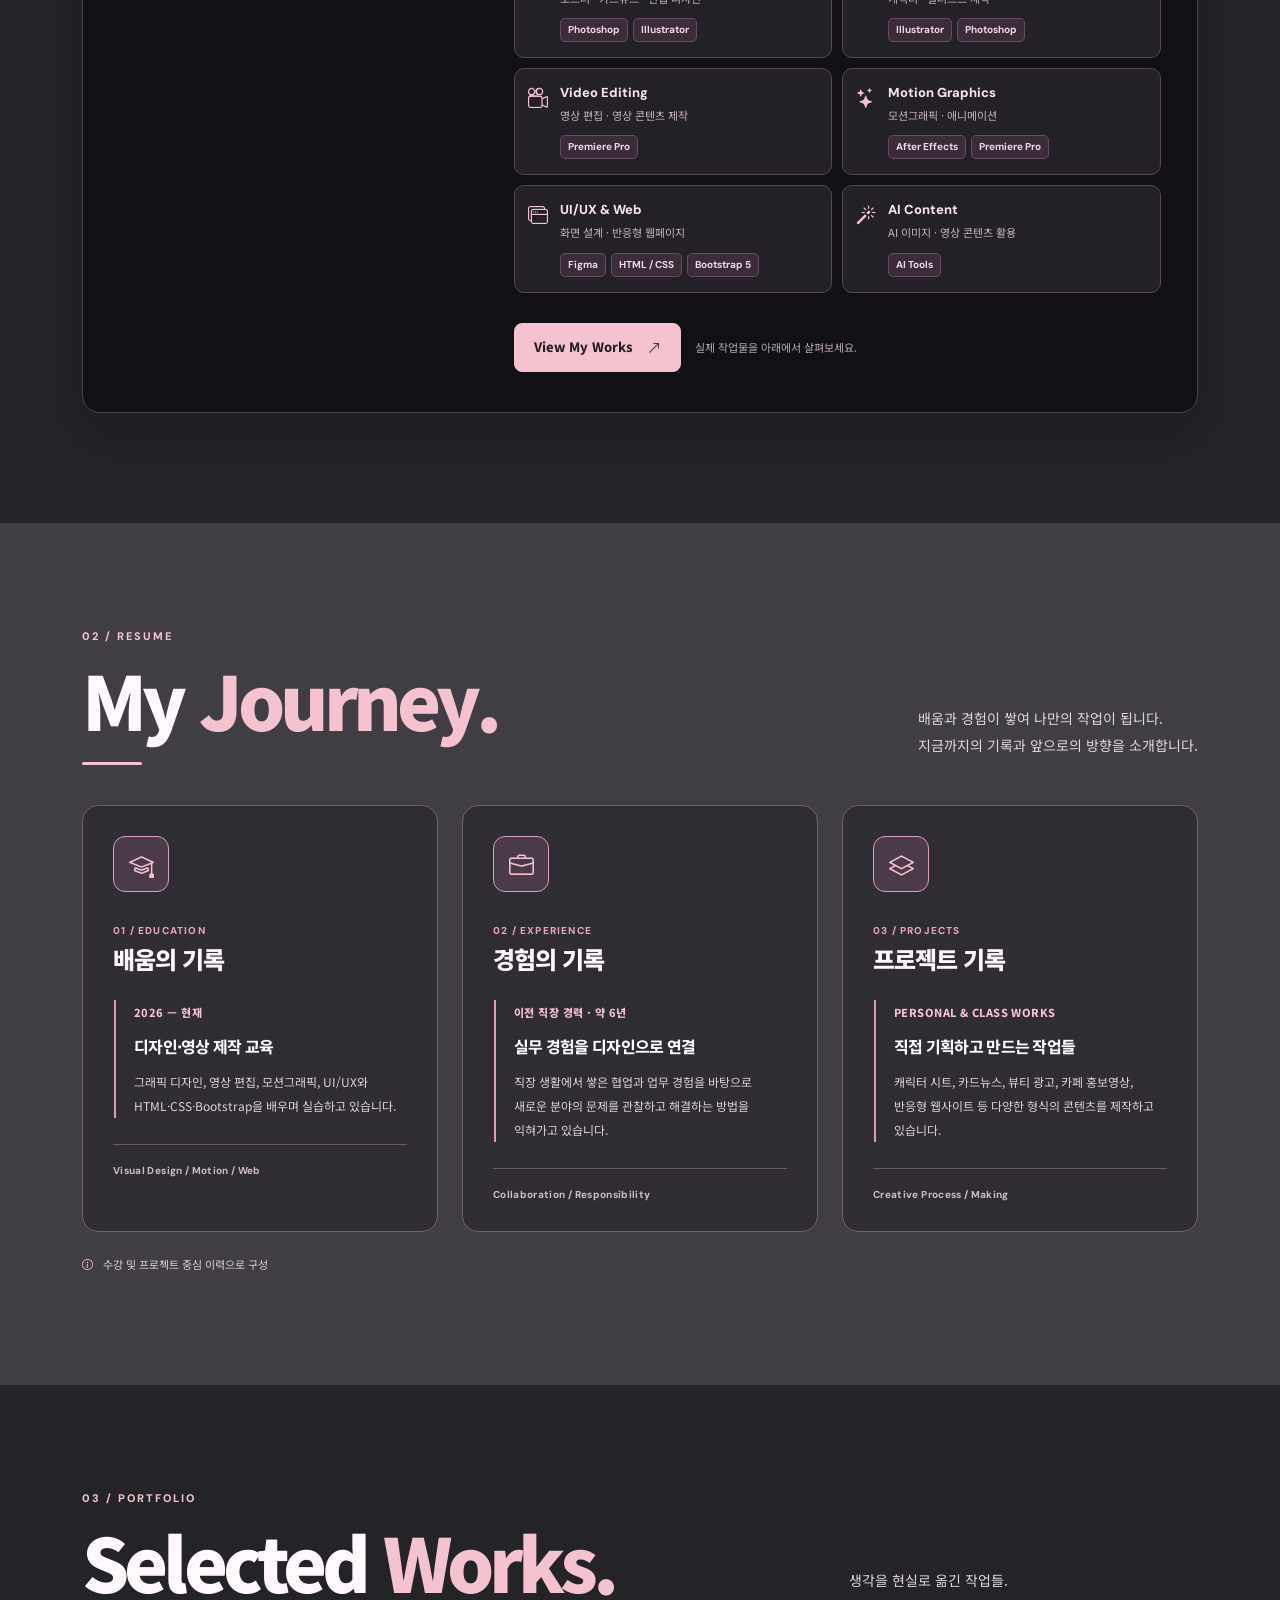
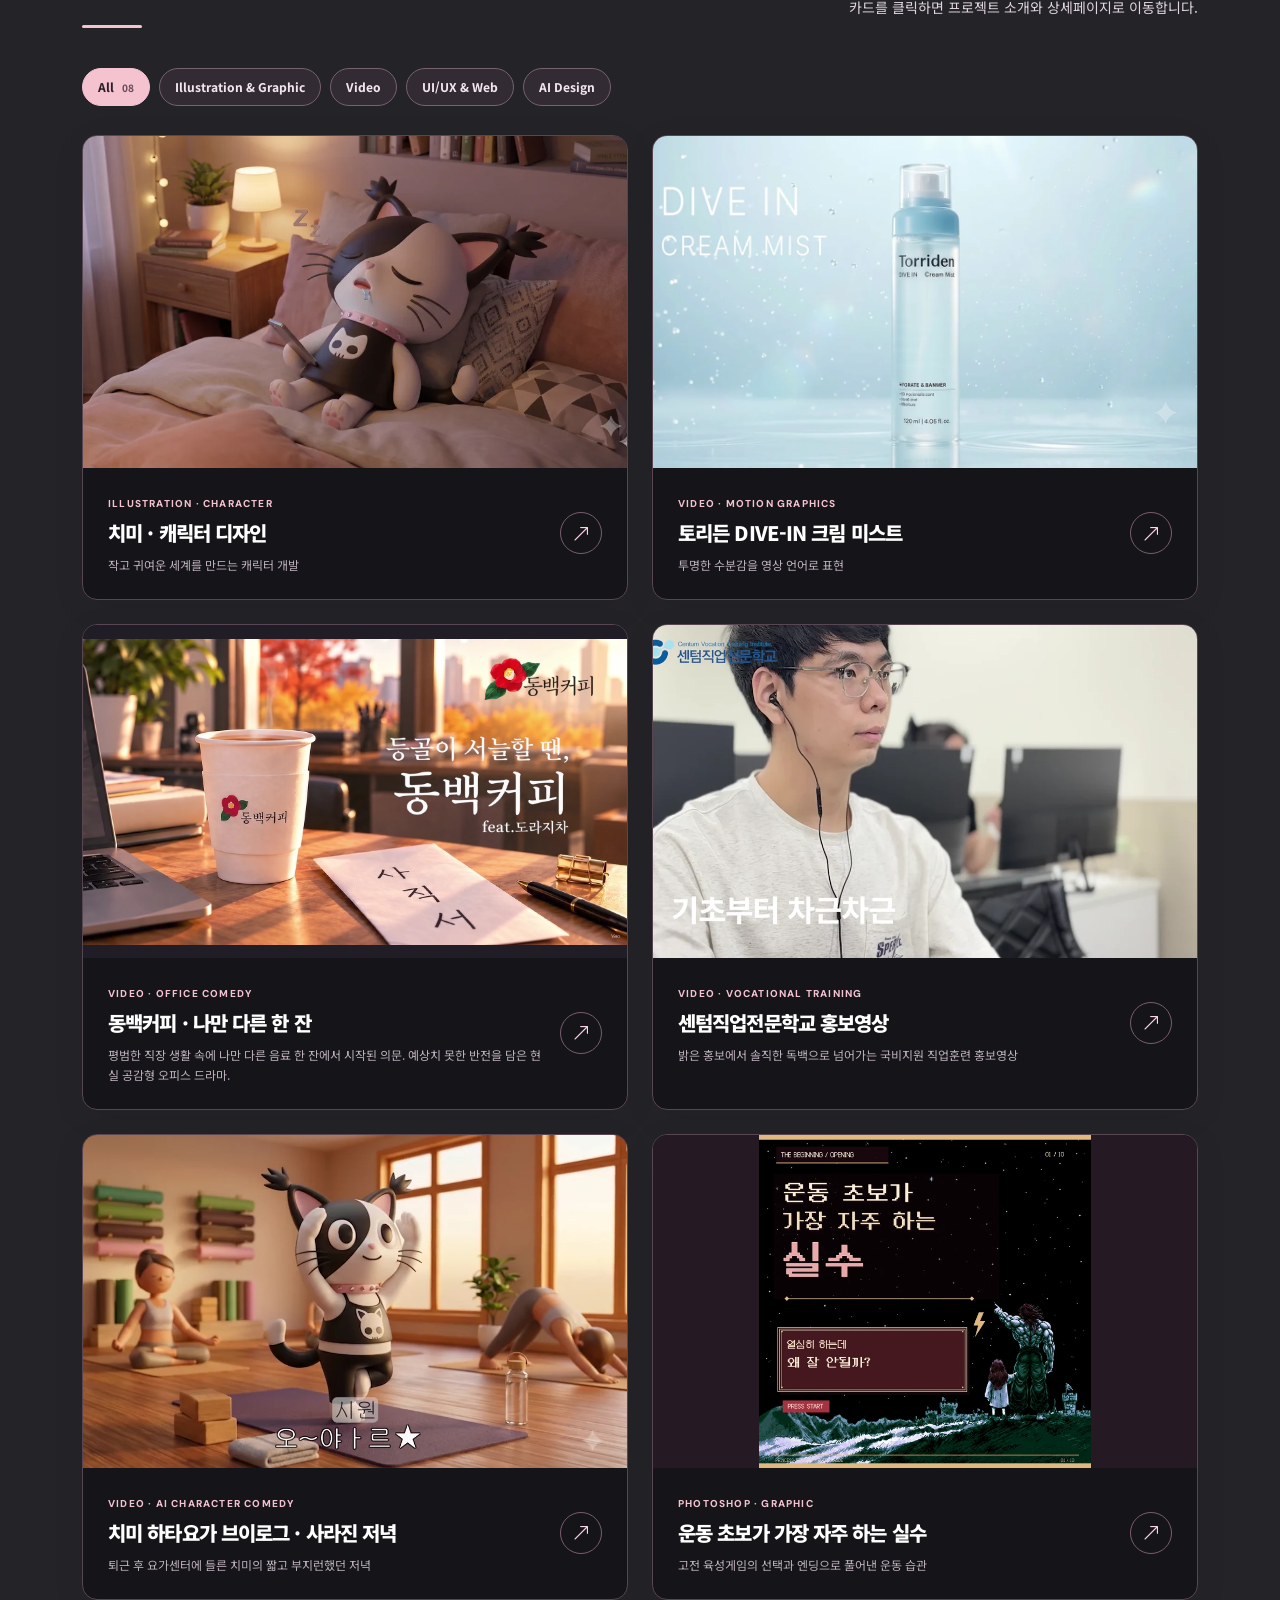
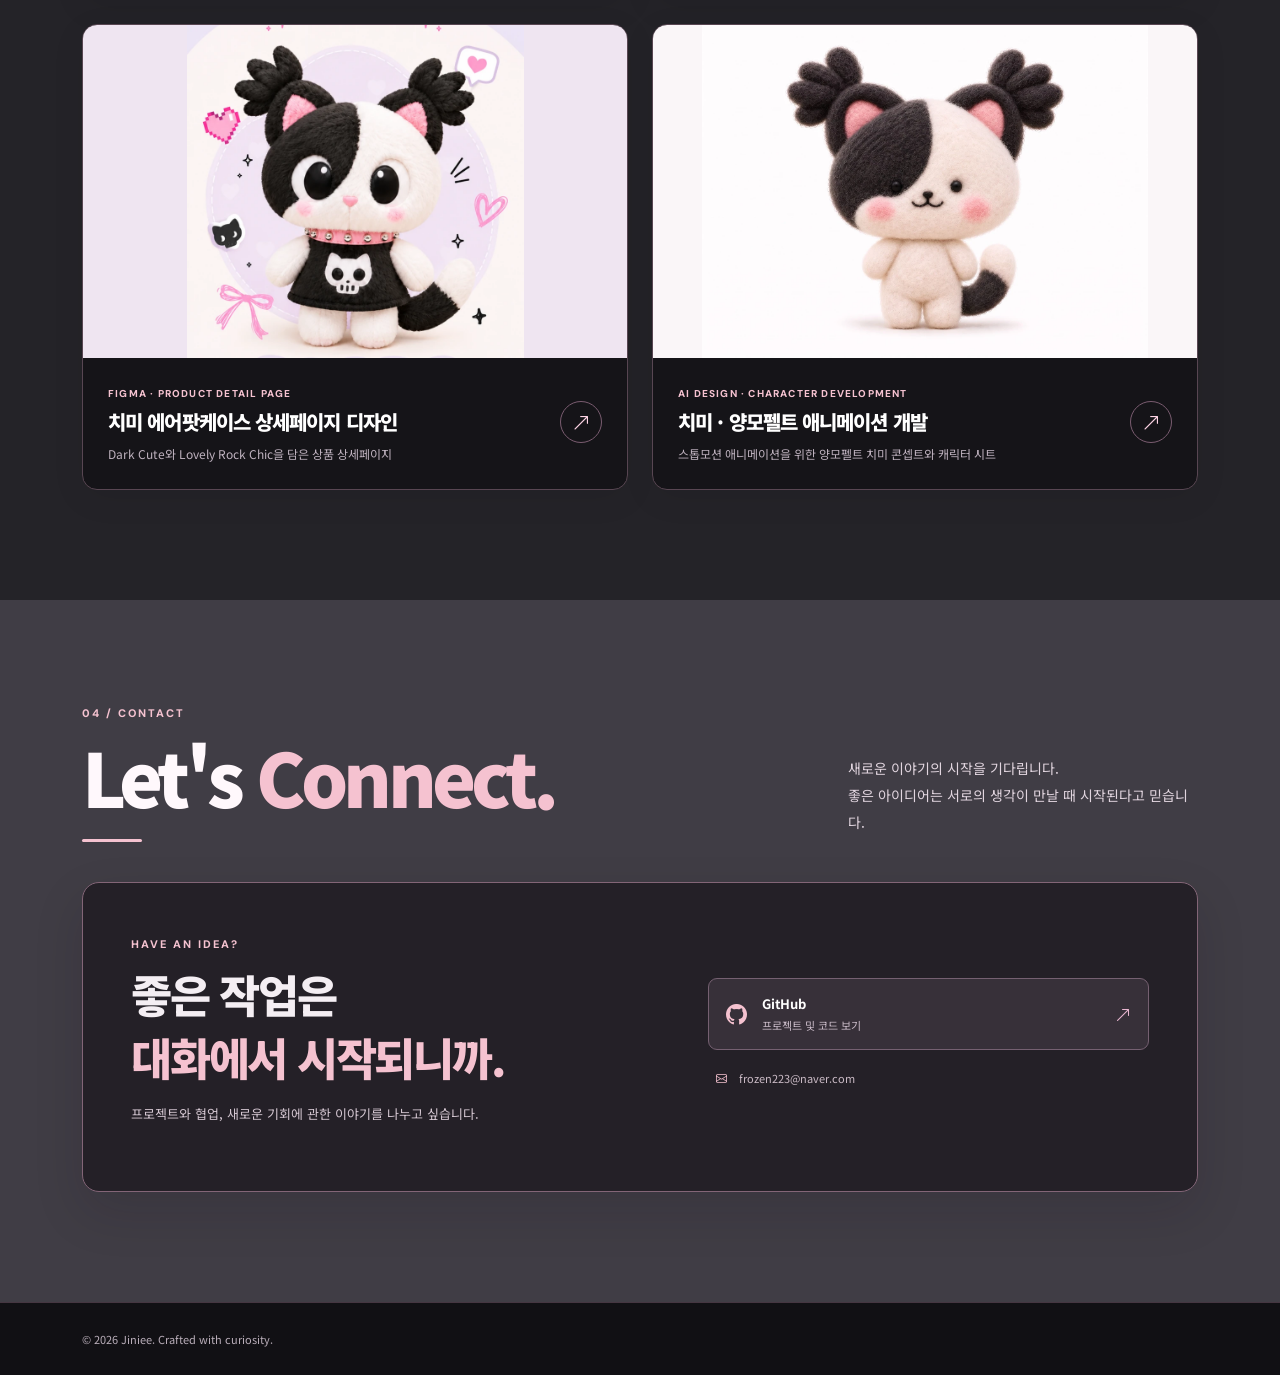
==== commit c6662f67: "Expand portfolio case studies and add two video projects" ====
--- a/index.html
+++ b/index.html
@@ -7,7 +7,8 @@
     <meta name="description" content="일러스트, 그래픽, 모션, UI/UX, AI 디자인을 기록하는 Jiniee의 포트폴리오">
     <meta name="theme-color" content="#242328">
     <title>Creative Portfolio | Jiniee's Page</title>
-    <link rel="icon" href="assets/img/favicon_usagi.gif">
+    <link rel="icon" type="image/png" href="assets/img/jiniee-icon.png">
+    <link rel="apple-touch-icon" href="assets/img/jiniee-touch-icon.png">
     <link rel="preconnect" href="https://fonts.googleapis.com">
     <link rel="preconnect" href="https://fonts.gstatic.com" crossorigin>
     <link href="https://fonts.googleapis.com/css2?family=DM+Sans:wght@400;500;600;700;800&family=Noto+Sans+KR:wght@400;500;600;700;800;900&display=swap" rel="stylesheet">
@@ -71,7 +72,7 @@
             <div class="col-lg-5">
               <div class="hero-visual">
                 <div class="hero-image-frame">
-                  <img src="assets/img/usagi_sea.jpeg" alt="바다를 배경으로 한 귀여운 토끼 이미지">
+                  <img src="assets/img/jiniee-hero.webp" alt="작업실에서 스케치 앞에 앉은 김혜진" width="1024" height="1121" fetchpriority="high">
                 </div>
                 <div class="float-label float-top"><i class="bi bi-stars"></i> CREATIVE THINKING</div>
                 <div class="float-label float-bottom">Every idea has a story <span aria-hidden="true">✳</span></div>
@@ -98,7 +99,7 @@
           </div>
           <div class="about-panel">
             <div class="about-photo-wrap">
-              <img src="assets/img/usagi_smart.jpeg" alt="노트북 앞에 앉은 토끼 캐릭터 일러스트" loading="lazy">
+              <img src="assets/img/jiniee-profile.webp" alt="검은 재킷을 입은 김혜진의 프로필 사진" width="760" height="950" loading="lazy">
               <div class="profile-photo-caption">
                 <span>HELLO THERE!</span>
                 <i class="bi bi-heart-fill"></i>
@@ -264,7 +265,7 @@
             <p class="section-summary">생각을 현실로 옮긴 작업들.<br>카드를 클릭하면 프로젝트 소개와 상세페이지로 이동합니다.</p>
           </div>
           <div class="project-filters" role="group" aria-label="작품 분류 필터">
-            <button type="button" class="filter-btn active" data-filter="all" aria-pressed="true">All <span>06</span></button>
+            <button type="button" class="filter-btn active" data-filter="all" aria-pressed="true">All <span>08</span></button>
             <button type="button" class="filter-btn" data-filter="graphic" aria-pressed="false">Illustration &amp; Graphic</button>
             <button type="button" class="filter-btn" data-filter="motion" aria-pressed="false">Video</button>
             <button type="button" class="filter-btn" data-filter="uiux" aria-pressed="false">UI/UX &amp; Web</button>
@@ -305,6 +306,32 @@
                     <span class="work-type">VIDEO · OFFICE COMEDY</span>
                     <h3>동백커피 · 나만 다른 한 잔</h3>
                     <p>평범한 직장 생활 속에 나만 다른 음료 한 잔에서 시작된 의문. 예상치 못한 반전을 담은 현실 공감형 오피스 드라마.</p>
+                  </div>
+                  <span class="work-arrow" aria-hidden="true"><i class="bi bi-arrow-up-right"></i></span>
+                </div>
+              </a>
+            </div>
+            <div class="col-12 col-md-6 portfolio-item" data-category="motion">
+              <a class="work-card" href="portfolio-details-9.html" aria-label="센텀직업전문학교 홍보영상 상세페이지 열기">
+                <div class="project-art work-artwork"><img src="assets/img/case-study/centum/cover.webp" alt="" width="1280" height="720" loading="lazy" decoding="async"></div>
+                <div class="work-meta">
+                  <div>
+                    <span class="work-type">VIDEO · VOCATIONAL TRAINING</span>
+                    <h3>센텀직업전문학교 홍보영상</h3>
+                    <p>밝은 홍보에서 솔직한 독백으로 넘어가는 국비지원 직업훈련 홍보영상</p>
+                  </div>
+                  <span class="work-arrow" aria-hidden="true"><i class="bi bi-arrow-up-right"></i></span>
+                </div>
+              </a>
+            </div>
+            <div class="col-12 col-md-6 portfolio-item" data-category="motion">
+              <a class="work-card" href="portfolio-details-10.html" aria-label="치미 하타요가 브이로그 · 사라진 저녁 상세페이지 열기">
+                <div class="project-art work-artwork"><img src="assets/img/case-study/chimi-yoga/cover.webp" alt="" width="1280" height="720" loading="lazy" decoding="async"></div>
+                <div class="work-meta">
+                  <div>
+                    <span class="work-type">VIDEO · AI CHARACTER COMEDY</span>
+                    <h3>치미 하타요가 브이로그 · 사라진 저녁</h3>
+                    <p>퇴근 후 요가센터에 들른 치미의 짧고 부지런했던 저녁</p>
                   </div>
                   <span class="work-arrow" aria-hidden="true"><i class="bi bi-arrow-up-right"></i></span>
                 </div>
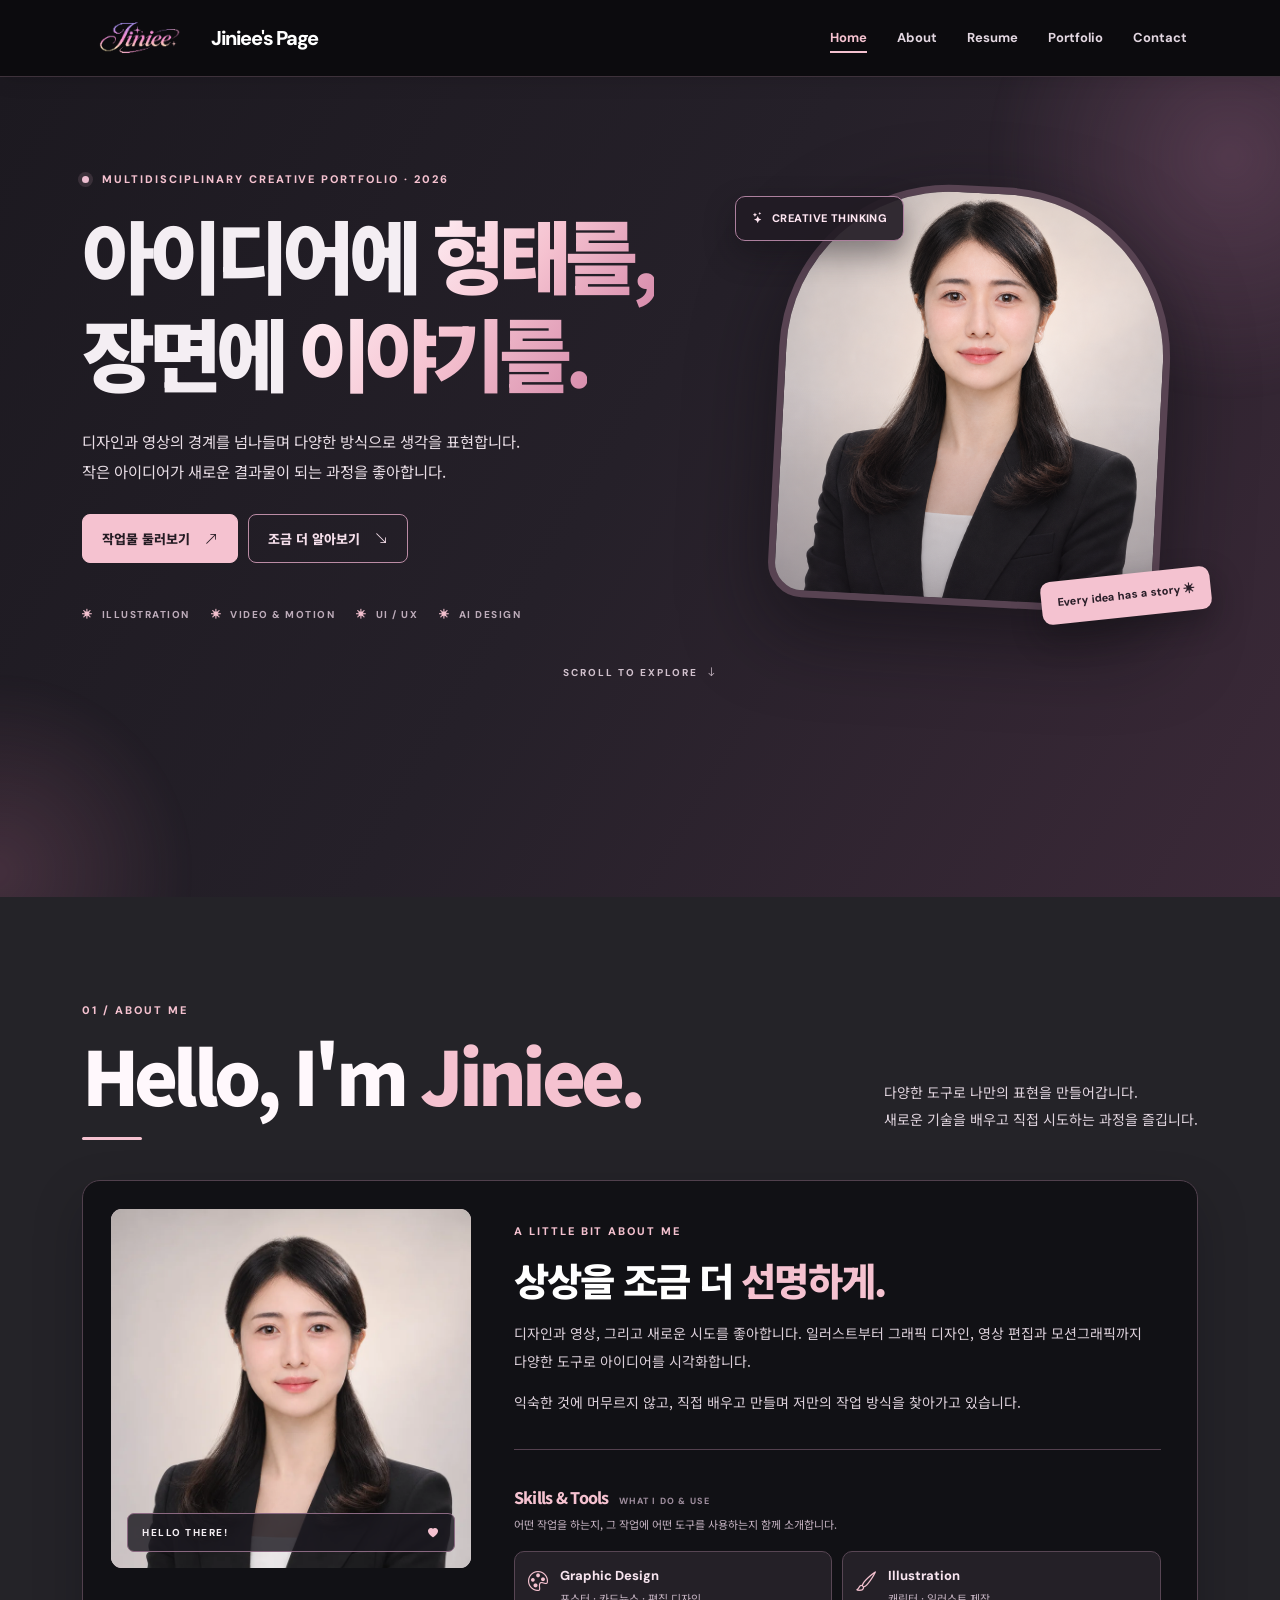
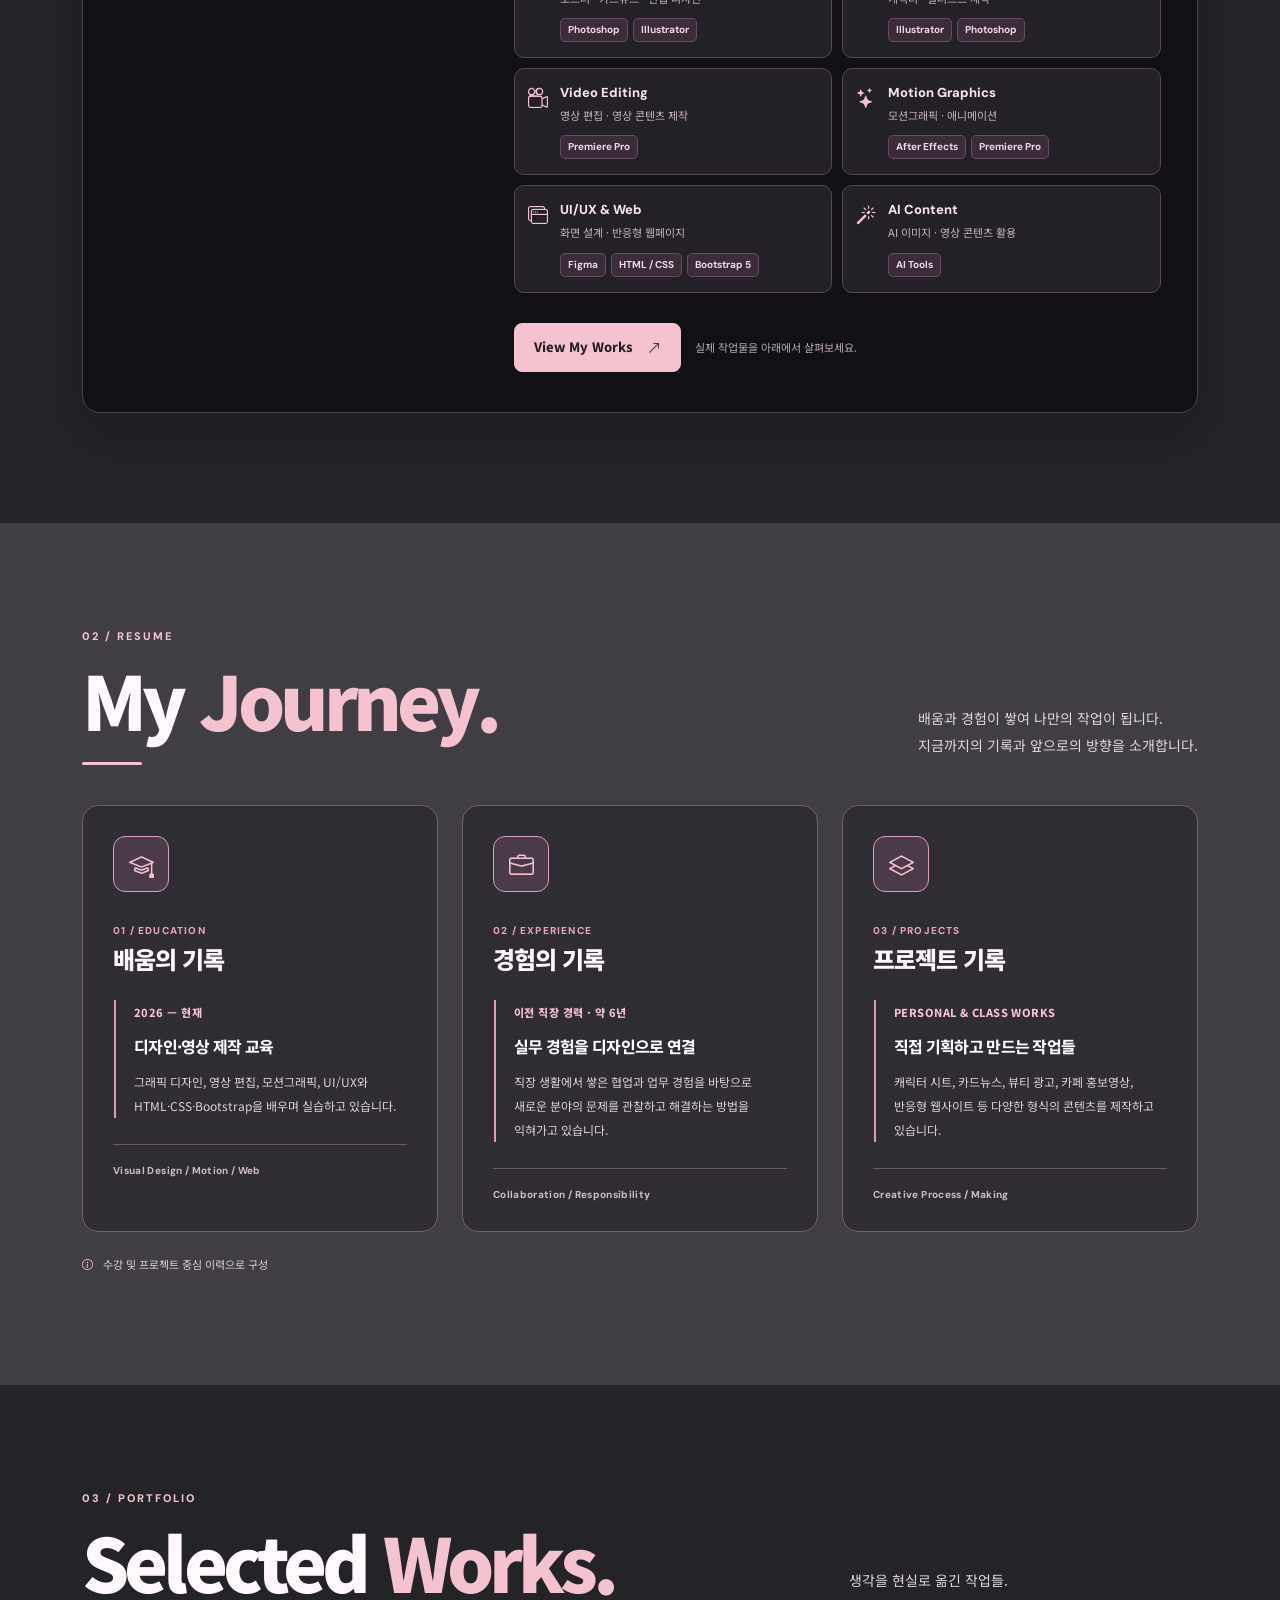
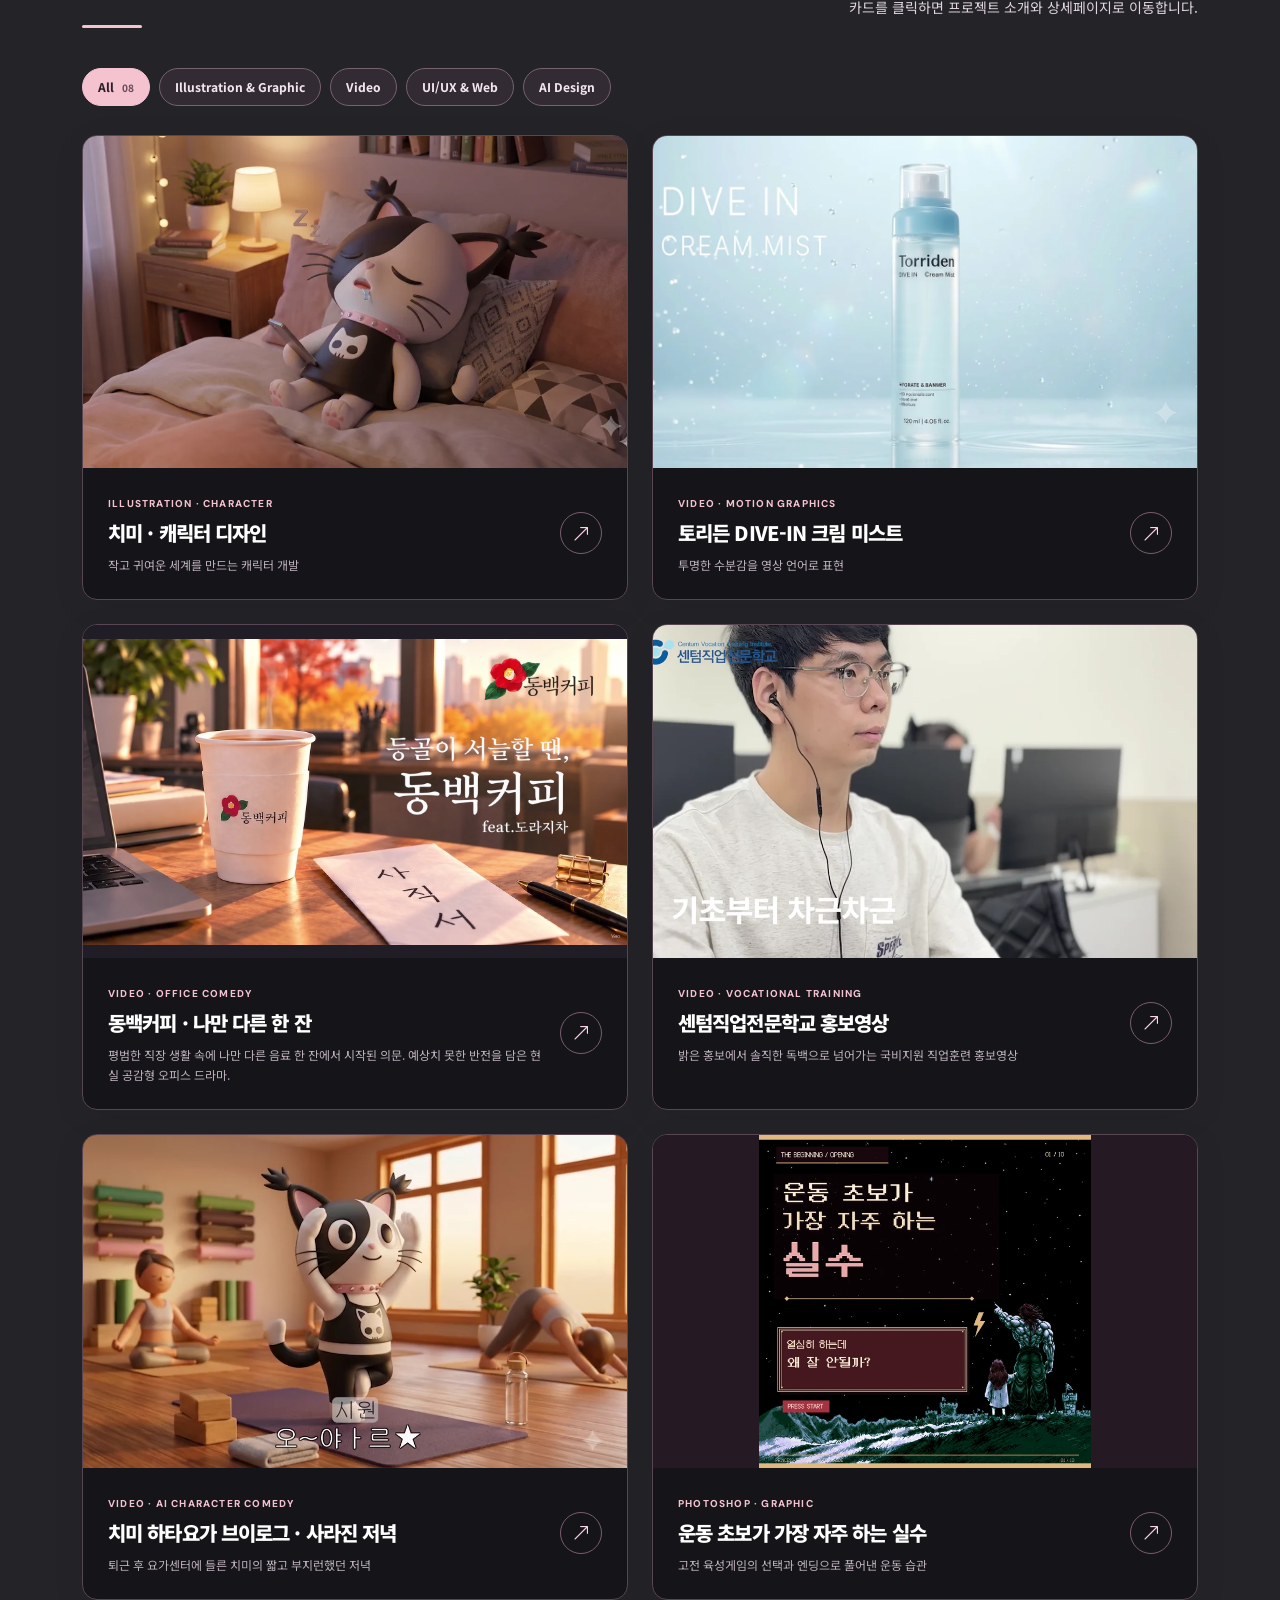
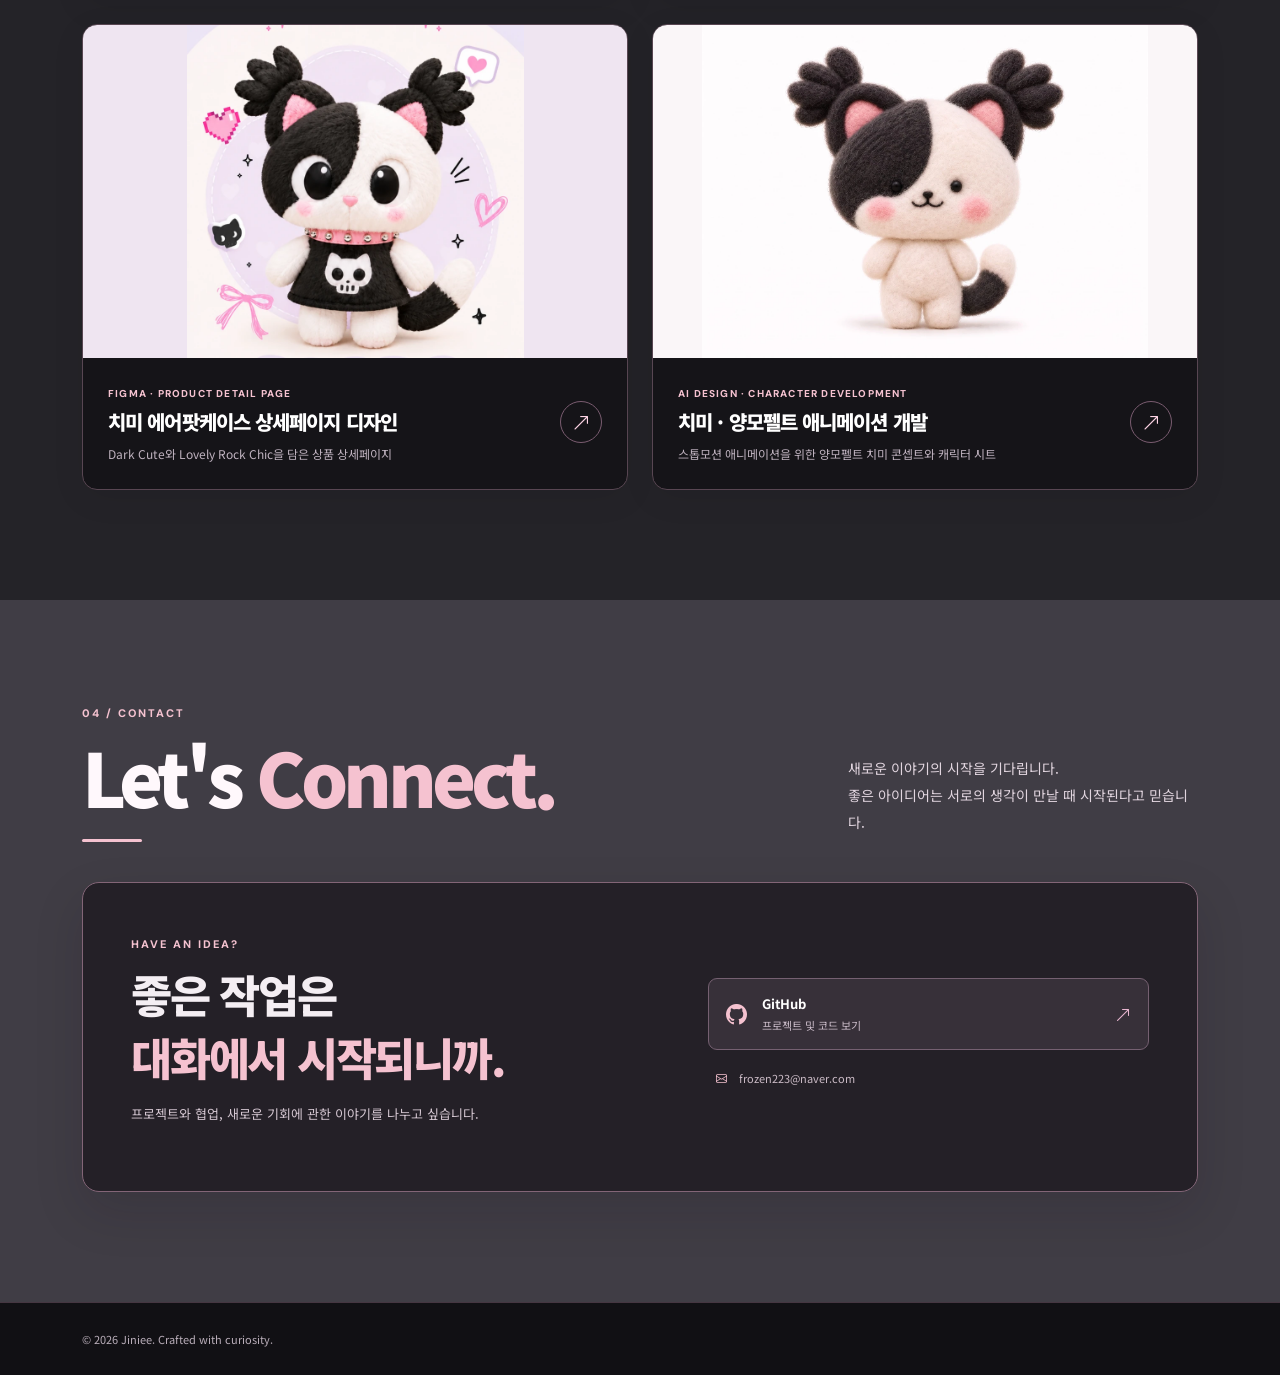
==== commit cd43ad42: "Use approved portfolio image sources for 20261124" ====
--- a/index.html
+++ b/index.html
@@ -72,7 +72,7 @@
             <div class="col-lg-5">
               <div class="hero-visual">
                 <div class="hero-image-frame">
-                  <img src="assets/img/jiniee-hero.webp" alt="작업실에서 스케치 앞에 앉은 김혜진" width="1024" height="1121" fetchpriority="high">
+                  <img src="assets/img/20261124/hero-profile.webp" alt="검은 재킷을 입은 김혜진의 프로필 사진" width="1122" height="1402" fetchpriority="high">
                 </div>
                 <div class="float-label float-top"><i class="bi bi-stars"></i> CREATIVE THINKING</div>
                 <div class="float-label float-bottom">Every idea has a story <span aria-hidden="true">✳</span></div>
